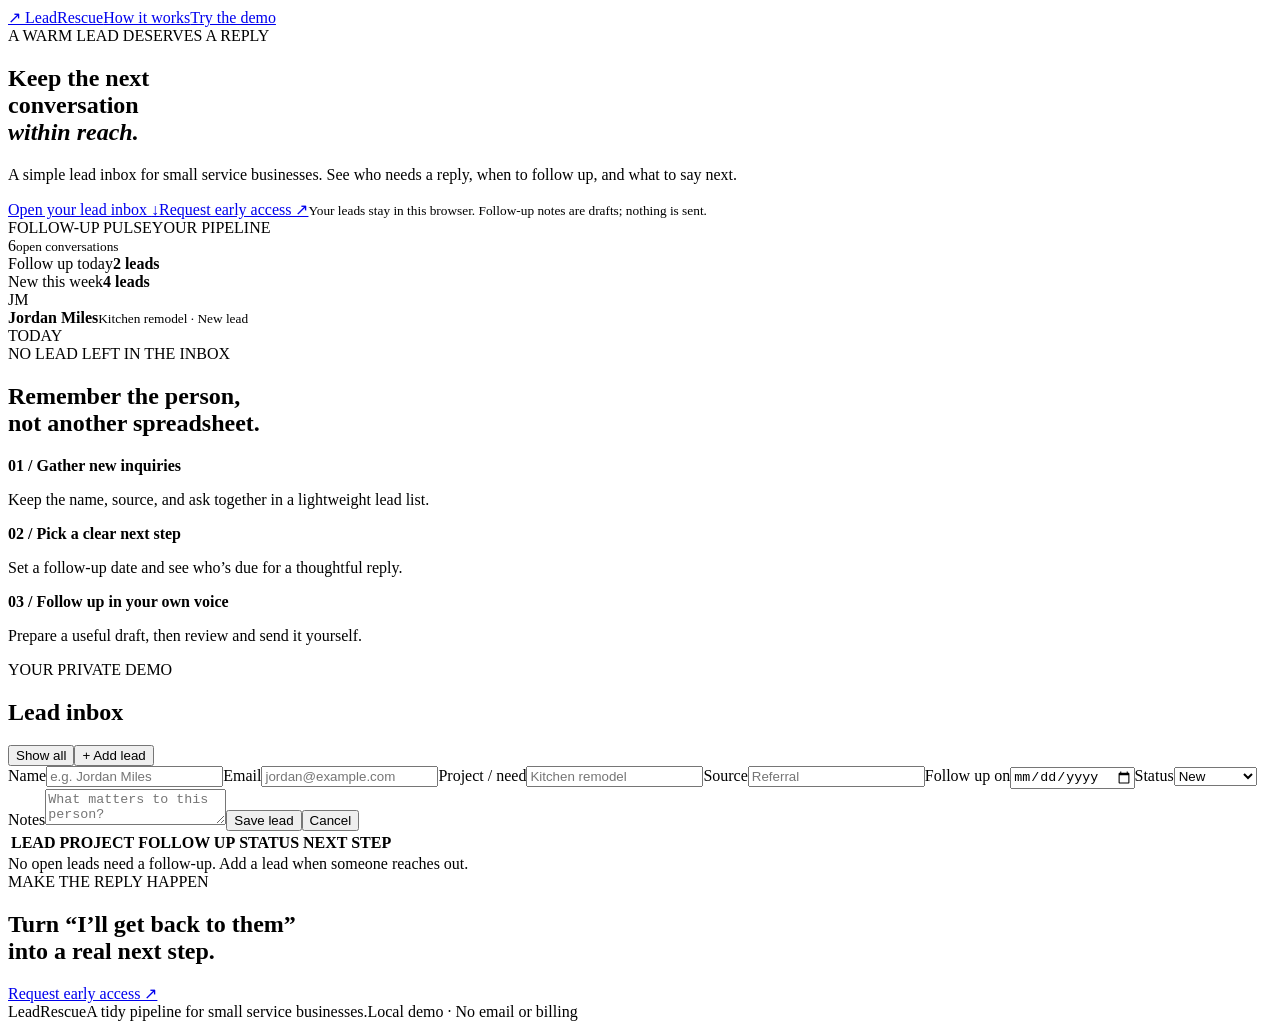
==== index.html @ ed353f9d "Add leadrescue MVP" ====
<!doctype html><html lang="en"><head><meta charset="utf-8"><meta name="viewport" content="width=device-width,initial-scale=1"><meta name="description" content="A simple lead inbox that helps small service teams remember the next follow-up."><title>LeadRescue — never lose the next step</title><link rel="stylesheet" href="style.css"></head><body>
<nav class="topbar"><a class="brand" href="#top"><span class="brand-mark">↗</span> LeadRescue</a><a class="nav-link" href="#how">How it works</a><a class="button button-small" href="#demo">Try the demo</a></nav><main id="top"><section class="hero"><div class="hero-copy"><span class="eyebrow">A WARM LEAD DESERVES A REPLY</span><h1>Keep the next<br>conversation<br><em>within reach.</em></h1><p>A simple lead inbox for small service businesses. See who needs a reply, when to follow up, and what to say next.</p><a class="button" href="#demo">Open your lead inbox <span>↓</span></a><a class="text-link" href="https://github.com/marksheininwork-netizen/leadrescue/issues/new?title=LeadRescue%20early%20access&body=I%27d%20like%20to%20try%20LeadRescue.">Request early access ↗</a><small class="quiet">Your leads stay in this browser. Follow-up notes are drafts; nothing is sent.</small></div><div class="hero-card"><div class="card-top"><span>FOLLOW-UP PULSE</span><span class="live-dot">YOUR PIPELINE</span></div><div class="hero-total">6<small>open conversations</small></div><div class="mini-row"><span><i class="dot amber"></i> Follow up today</span><b>2 leads</b></div><div class="mini-row"><span><i class="dot blue"></i> New this week</span><b>4 leads</b></div><div class="lead-snippet"><span class="avatar">JM</span><div><b>Jordan Miles</b><small>Kitchen remodel · New lead</small></div><span class="next">TODAY</span></div></div></section>
<section class="section intro" id="how"><span class="eyebrow">NO LEAD LEFT IN THE INBOX</span><h2>Remember the person,<br>not another spreadsheet.</h2><div class="features"><article><b>01 / Gather new inquiries</b><p>Keep the name, source, and ask together in a lightweight lead list.</p></article><article><b>02 / Pick a clear next step</b><p>Set a follow-up date and see who’s due for a thoughtful reply.</p></article><article><b>03 / Follow up in your own voice</b><p>Prepare a useful draft, then review and send it yourself.</p></article></div></section>
<section class="workspace" id="demo"><div class="workspace-heading"><div><span class="eyebrow">YOUR PRIVATE DEMO</span><h2>Lead inbox</h2></div><div class="toolbar"><button class="button button-ghost" id="filter">Show all</button><button class="button" id="add-toggle">+ Add lead</button></div></div><div class="stats" id="stats"></div><form id="lead-form" class="form-card hidden"><label>Name<input name="name" required placeholder="e.g. Jordan Miles"></label><label>Email<input name="email" type="email" placeholder="jordan@example.com"></label><label>Project / need<input name="need" required placeholder="Kitchen remodel"></label><label>Source<input name="source" placeholder="Referral"></label><label>Follow up on<input name="followup" type="date" required></label><label>Status<select name="status"><option>New</option><option>Contacted</option><option>Qualified</option><option>Won</option><option>Closed</option></select></label><label class="wide">Notes<textarea name="notes" rows="2" placeholder="What matters to this person?"></textarea></label><button class="button" type="submit">Save lead</button><button class="button button-ghost" type="button" id="cancel">Cancel</button></form><div class="table-wrap"><table><thead><tr><th>LEAD</th><th>PROJECT</th><th>FOLLOW UP</th><th>STATUS</th><th>NEXT STEP</th></tr></thead><tbody id="leads"></tbody></table></div><div id="empty" class="empty hidden">No open leads need a follow-up. Add a lead when someone reaches out.</div></section>
<section class="closing"><div><span class="eyebrow">MAKE THE REPLY HAPPEN</span><h2>Turn “I’ll get back to them”<br>into a real next step.</h2></div><a href="https://github.com/marksheininwork-netizen/leadrescue/issues/new?title=LeadRescue%20early%20access&body=I%27d%20like%20to%20try%20LeadRescue." class="button button-light">Request early access ↗</a></section></main><footer><span>LeadRescue</span><span>A tidy pipeline for small service businesses.</span><span>Local demo · No email or billing</span></footer><div id="toast" role="status" aria-live="polite"></div><script type="module" src="app.js"></script></body></html>
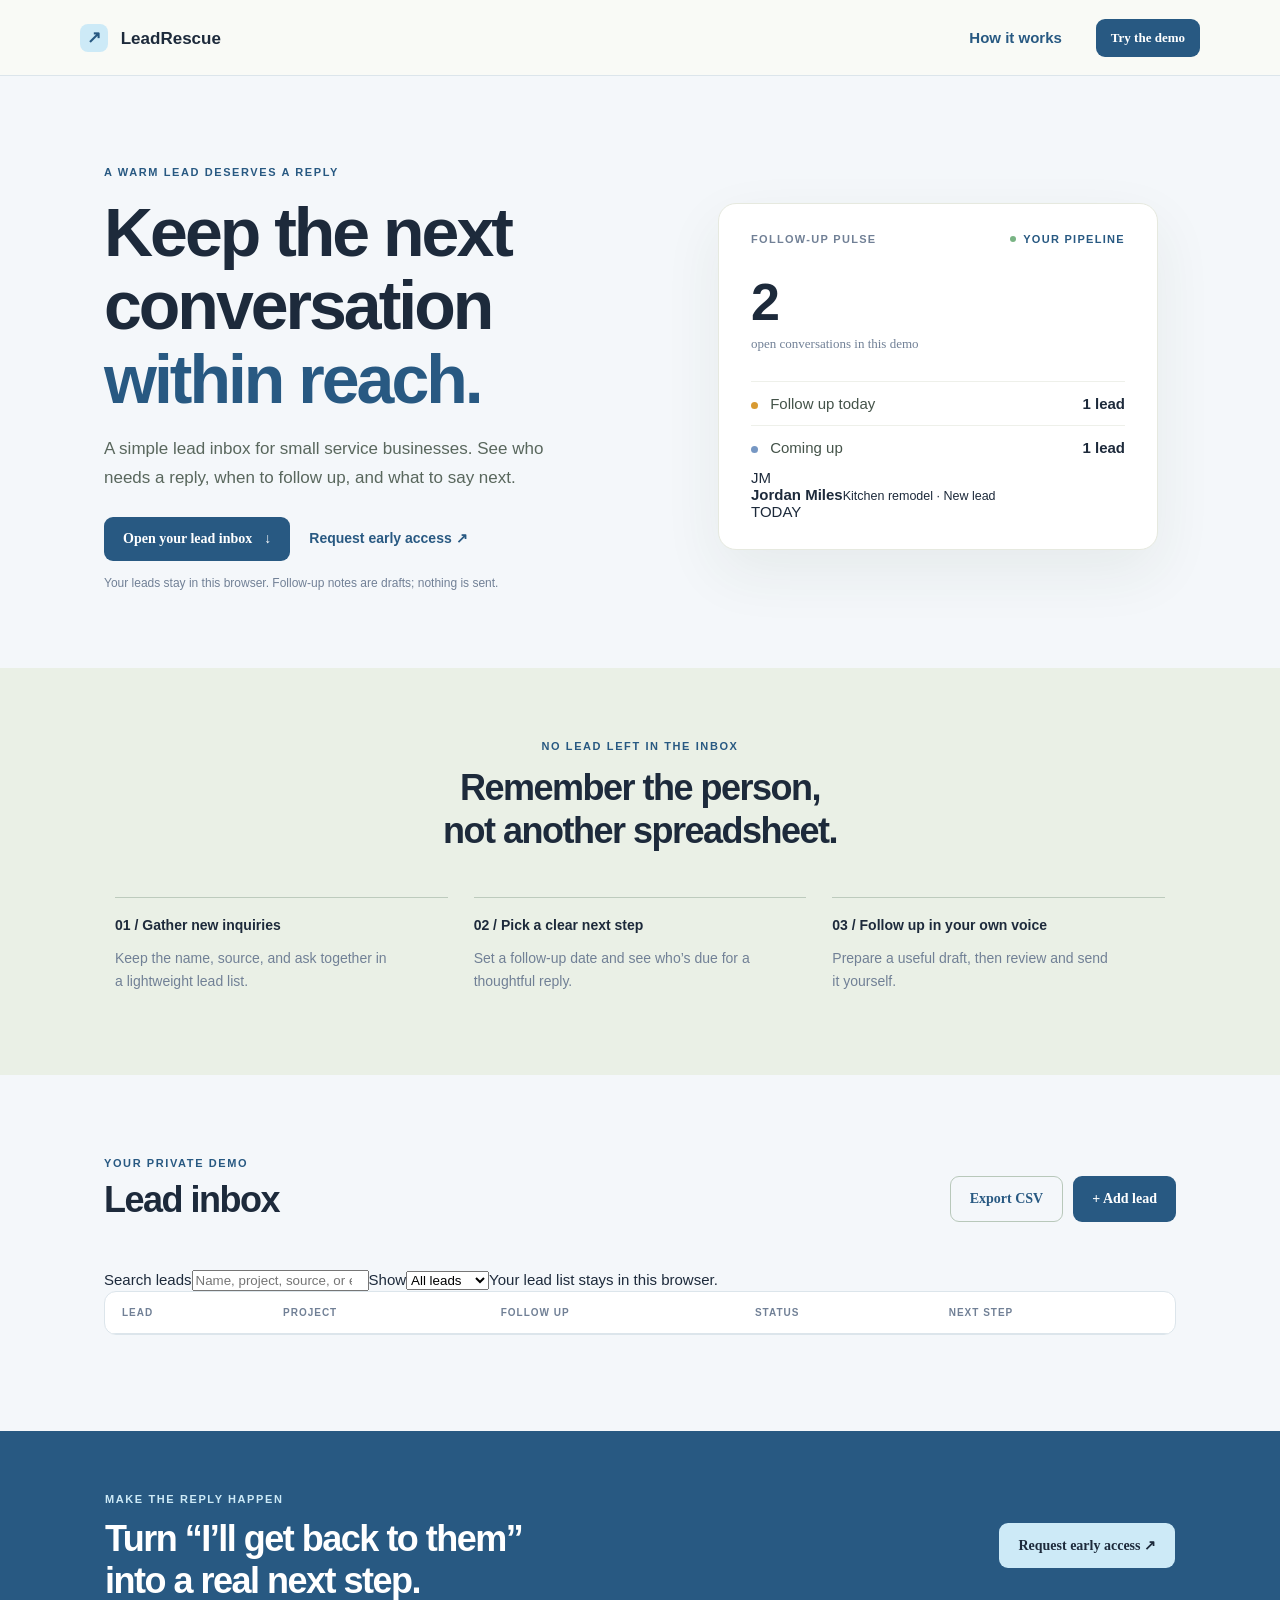
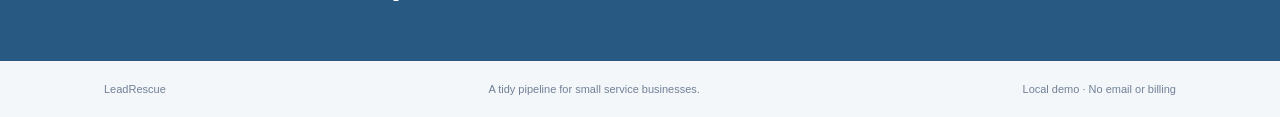
==== commit dd66ec50: "Polish leadrescue MVP workflows" ====
--- a/index.html
+++ b/index.html
@@ -1,5 +1,5 @@
 <!doctype html><html lang="en"><head><meta charset="utf-8"><meta name="viewport" content="width=device-width,initial-scale=1"><meta name="description" content="A simple lead inbox that helps small service teams remember the next follow-up."><title>LeadRescue — never lose the next step</title><link rel="stylesheet" href="style.css"></head><body>
-<nav class="topbar"><a class="brand" href="#top"><span class="brand-mark">↗</span> LeadRescue</a><a class="nav-link" href="#how">How it works</a><a class="button button-small" href="#demo">Try the demo</a></nav><main id="top"><section class="hero"><div class="hero-copy"><span class="eyebrow">A WARM LEAD DESERVES A REPLY</span><h1>Keep the next<br>conversation<br><em>within reach.</em></h1><p>A simple lead inbox for small service businesses. See who needs a reply, when to follow up, and what to say next.</p><a class="button" href="#demo">Open your lead inbox <span>↓</span></a><a class="text-link" href="https://github.com/marksheininwork-netizen/leadrescue/issues/new?title=LeadRescue%20early%20access&body=I%27d%20like%20to%20try%20LeadRescue.">Request early access ↗</a><small class="quiet">Your leads stay in this browser. Follow-up notes are drafts; nothing is sent.</small></div><div class="hero-card"><div class="card-top"><span>FOLLOW-UP PULSE</span><span class="live-dot">YOUR PIPELINE</span></div><div class="hero-total">6<small>open conversations</small></div><div class="mini-row"><span><i class="dot amber"></i> Follow up today</span><b>2 leads</b></div><div class="mini-row"><span><i class="dot blue"></i> New this week</span><b>4 leads</b></div><div class="lead-snippet"><span class="avatar">JM</span><div><b>Jordan Miles</b><small>Kitchen remodel · New lead</small></div><span class="next">TODAY</span></div></div></section>
+<nav class="topbar"><a class="brand" href="#top"><span class="brand-mark">↗</span> LeadRescue</a><a class="nav-link" href="#how">How it works</a><a class="button button-small" href="#demo">Try the demo</a></nav><main id="top"><section class="hero"><div class="hero-copy"><span class="eyebrow">A WARM LEAD DESERVES A REPLY</span><h1>Keep the next<br>conversation<br><em>within reach.</em></h1><p>A simple lead inbox for small service businesses. See who needs a reply, when to follow up, and what to say next.</p><a class="button" href="#demo">Open your lead inbox <span>↓</span></a><a class="text-link" href="https://github.com/marksheininwork-netizen/leadrescue/issues/new?title=LeadRescue%20early%20access&body=I%27d%20like%20to%20try%20LeadRescue.">Request early access ↗</a><small class="quiet">Your leads stay in this browser. Follow-up notes are drafts; nothing is sent.</small></div><div class="hero-card"><div class="card-top"><span>FOLLOW-UP PULSE</span><span class="live-dot">YOUR PIPELINE</span></div><div class="hero-total">2<small>open conversations in this demo</small></div><div class="mini-row"><span><i class="dot amber"></i> Follow up today</span><b>1 lead</b></div><div class="mini-row"><span><i class="dot blue"></i> Coming up</span><b>1 lead</b></div><div class="lead-snippet"><span class="avatar">JM</span><div><b>Jordan Miles</b><small>Kitchen remodel · New lead</small></div><span class="next">TODAY</span></div></div></section>
 <section class="section intro" id="how"><span class="eyebrow">NO LEAD LEFT IN THE INBOX</span><h2>Remember the person,<br>not another spreadsheet.</h2><div class="features"><article><b>01 / Gather new inquiries</b><p>Keep the name, source, and ask together in a lightweight lead list.</p></article><article><b>02 / Pick a clear next step</b><p>Set a follow-up date and see who’s due for a thoughtful reply.</p></article><article><b>03 / Follow up in your own voice</b><p>Prepare a useful draft, then review and send it yourself.</p></article></div></section>
-<section class="workspace" id="demo"><div class="workspace-heading"><div><span class="eyebrow">YOUR PRIVATE DEMO</span><h2>Lead inbox</h2></div><div class="toolbar"><button class="button button-ghost" id="filter">Show all</button><button class="button" id="add-toggle">+ Add lead</button></div></div><div class="stats" id="stats"></div><form id="lead-form" class="form-card hidden"><label>Name<input name="name" required placeholder="e.g. Jordan Miles"></label><label>Email<input name="email" type="email" placeholder="jordan@example.com"></label><label>Project / need<input name="need" required placeholder="Kitchen remodel"></label><label>Source<input name="source" placeholder="Referral"></label><label>Follow up on<input name="followup" type="date" required></label><label>Status<select name="status"><option>New</option><option>Contacted</option><option>Qualified</option><option>Won</option><option>Closed</option></select></label><label class="wide">Notes<textarea name="notes" rows="2" placeholder="What matters to this person?"></textarea></label><button class="button" type="submit">Save lead</button><button class="button button-ghost" type="button" id="cancel">Cancel</button></form><div class="table-wrap"><table><thead><tr><th>LEAD</th><th>PROJECT</th><th>FOLLOW UP</th><th>STATUS</th><th>NEXT STEP</th></tr></thead><tbody id="leads"></tbody></table></div><div id="empty" class="empty hidden">No open leads need a follow-up. Add a lead when someone reaches out.</div></section>
+<section class="workspace" id="demo"><div class="workspace-heading"><div><span class="eyebrow">YOUR PRIVATE DEMO</span><h2>Lead inbox</h2></div><div class="toolbar"><button class="button button-ghost" id="export">Export CSV</button><button class="button" id="add-toggle">+ Add lead</button></div></div><div class="stats" id="stats"></div><div class="filters"><label class="search-field">Search leads<input id="lead-search" type="search" placeholder="Name, project, source, or email" autocomplete="off"></label><label>Show<select id="lead-filter"><option value="all">All leads</option><option value="today">Due today</option><option value="overdue">Past due</option><option value="upcoming">Upcoming</option><option value="New">New</option><option value="Contacted">Contacted</option><option value="Qualified">Qualified</option><option value="Won">Won</option><option value="Closed">Closed</option></select></label><span class="filter-note">Your lead list stays in this browser.</span></div><form id="lead-form" class="form-card hidden"><input type="hidden" name="id"><label>Name<input name="name" required placeholder="e.g. Jordan Miles"></label><label>Email<input name="email" type="email" placeholder="jordan@example.com"></label><label>Project / need<input name="need" required placeholder="Kitchen remodel"></label><label>Source<input name="source" placeholder="Referral"></label><label>Follow up on<input name="followup" type="date" required></label><label>Status<select name="status"><option>New</option><option>Contacted</option><option>Qualified</option><option>Won</option><option>Closed</option></select></label><label class="wide">Notes<textarea name="notes" rows="2" placeholder="What matters to this person?"></textarea></label><button class="button" type="submit">Save lead</button><button class="button button-ghost" type="button" id="cancel">Cancel</button></form><div class="table-wrap"><table><thead><tr><th>LEAD</th><th>PROJECT</th><th>FOLLOW UP</th><th>STATUS</th><th>NEXT STEP</th></tr></thead><tbody id="leads"></tbody></table></div><div id="empty" class="empty hidden">No open leads need a follow-up. Add a lead when someone reaches out.</div></section>
 <section class="closing"><div><span class="eyebrow">MAKE THE REPLY HAPPEN</span><h2>Turn “I’ll get back to them”<br>into a real next step.</h2></div><a href="https://github.com/marksheininwork-netizen/leadrescue/issues/new?title=LeadRescue%20early%20access&body=I%27d%20like%20to%20try%20LeadRescue." class="button button-light">Request early access ↗</a></section></main><footer><span>LeadRescue</span><span>A tidy pipeline for small service businesses.</span><span>Local demo · No email or billing</span></footer><div id="toast" role="status" aria-live="polite"></div><script type="module" src="app.js"></script></body></html>
--- a/style.css
+++ b/style.css
@@ -0,0 +1 @@
+:root{--ink:#1d2a3b;--muted:#718096;--paper:#f4f7fa;--green:#285982;--lime:#cdeaf7;--line:#dce5eb;--white:#fff;--amber:#d89a32;--blue:#7697c3}*{box-sizing:border-box}html{scroll-behavior:smooth}body{margin:0;background:var(--paper);color:var(--ink);font:15px 'DM Sans',sans-serif}h1,h2,.brand,.hero-total{font-family:Manrope,sans-serif}.topbar{height:76px;padding:0 max(calc((100vw - 1120px)/2),24px);display:flex;align-items:center;gap:34px;border-bottom:1px solid var(--line);background:#f9faf6}.brand{font-size:17px;font-weight:800;text-decoration:none;color:var(--ink);margin-right:auto}.brand-mark{display:inline-grid;place-items:center;background:var(--lime);width:28px;height:28px;border-radius:8px;margin-right:8px;color:var(--green)}.nav-link,.text-link{color:var(--green);text-decoration:none;font-weight:700}.button{display:inline-flex;align-items:center;justify-content:center;gap:12px;border:0;border-radius:9px;background:var(--green);color:white;text-decoration:none;padding:14px 19px;font:700 14px 'DM Sans';cursor:pointer;transition:transform .15s,background .15s}.button:hover{background:#174a34;transform:translateY(-1px)}.button-small{padding:11px 15px;font-size:13px}.button-ghost{background:transparent;color:var(--green);border:1px solid #b8c8ba}.button-ghost:hover{background:#e9eee5;color:var(--green)}.hero{max-width:1120px;margin:auto;padding:86px 24px 78px;display:grid;grid-template-columns:1.05fr .95fr;align-items:center;gap:70px}.eyebrow{font-size:11px;letter-spacing:1.6px;font-weight:800;color:var(--green)}h1{font-size:clamp(43px,5.4vw,68px);line-height:1.08;letter-spacing:-3px;margin:17px 0 19px}h1 em{font-style:normal;color:var(--green)}.hero-copy>p{max-width:490px;font-size:17px;line-height:1.7;color:#59675d;margin:0 0 24px}.text-link{display:inline-block;margin:0 0 0 19px;font-size:14px}.quiet{display:block;color:var(--muted);font-size:12px;margin-top:15px}.hero-card{background:#fff;border:1px solid #e6e9df;border-radius:18px;padding:29px 32px;box-shadow:0 22px 60px #314a3112;max-width:440px;width:100%;justify-self:center}.card-top,.mini-row{display:flex;justify-content:space-between;align-items:center}.card-top{font-size:11px;letter-spacing:1.3px;font-weight:800;color:var(--muted)}.live-dot{color:var(--green)}.live-dot:before{content:"";display:inline-block;background:#79b484;width:6px;height:6px;border-radius:50%;margin:0 7px 1px 0}.hero-total{font-size:52px;letter-spacing:-2px;font-weight:800;margin:27px 0 29px}.hero-total small{display:block;font:13px 'DM Sans';letter-spacing:0;color:var(--muted);margin-top:4px}.mini-row{padding:13px 0;border-top:1px solid #eef0ea;color:#445349}.mini-row b{color:var(--ink)}.dot{display:inline-block;width:7px;height:7px;border-radius:50%;margin-right:8px}.amber{background:var(--amber)}.blue{background:var(--blue)}.meter{height:6px;background:#e9efe7;border-radius:5px;margin:15px 0 0}.meter span{display:block;width:35%;height:100%;background:var(--lime);border-radius:5px}.section{padding:68px 24px}.intro{text-align:center;background:#eaf0e6}.intro h2,.workspace h2,.closing h2{font-size:36px;line-height:1.18;letter-spacing:-1.5px}.intro h2{margin:14px 0 45px}.features{max-width:1050px;margin:auto;display:grid;grid-template-columns:repeat(3,1fr);gap:26px;text-align:left}.features article{border-top:1px solid #bdcbbd;padding-top:18px}.features b{font-size:14px}.features p{font-size:14px;line-height:1.65;color:var(--muted);max-width:280px}.workspace{max-width:1120px;margin:auto;padding:78px 24px 96px}.workspace-heading{display:flex;align-items:end;justify-content:space-between;margin-bottom:28px}.workspace h2{margin:9px 0 0}.toolbar{display:flex;gap:10px}.stats{display:grid;grid-template-columns:repeat(3,1fr);gap:14px;margin-bottom:20px}.stat{padding:18px 20px;border:1px solid var(--line);background:white;border-radius:12px}.stat label{display:block;color:var(--muted);font-size:12px}.stat strong{font:800 26px Manrope;display:block;margin-top:7px}.form-card{display:grid;grid-template-columns:repeat(4,1fr);gap:14px;padding:20px;background:white;border:1px solid var(--line);border-radius:12px;margin-bottom:16px}.form-card label{font-size:12px;font-weight:700;color:#59675d}.form-card input{display:block;width:100%;height:41px;border:1px solid var(--line);border-radius:7px;padding:0 10px;margin-top:6px;font:14px 'DM Sans'}.form-card .wide{grid-column:span 2}.form-card .button{align-self:end;height:41px}.hidden{display:none!important}.table-wrap{overflow:auto;border:1px solid var(--line);border-radius:12px;background:white}table{width:100%;border-collapse:collapse;min-width:720px}th{text-align:left;padding:15px 17px;font-size:10px;letter-spacing:1px;color:var(--muted);border-bottom:1px solid var(--line)}td{padding:16px 17px;border-bottom:1px solid #edf0e9;font-size:13px}tr:last-child td{border-bottom:0}.client-name{font-weight:700}.invoice-number{font-size:11px;color:var(--muted);margin-top:4px}.pill{padding:6px 9px;border-radius:20px;background:#fff2d9;color:#906316;font-weight:700;font-size:11px}.pill.paid{background:#e3f1e5;color:#36704a}.pill.due{background:#e8eef8;color:#4e6890}.row-actions{display:flex;gap:7px;white-space:nowrap}.row-actions button{border:0;background:none;color:var(--green);font:700 12px 'DM Sans';cursor:pointer;padding:5px}.empty{text-align:center;padding:38px;color:var(--muted)}.closing{background:var(--green);color:white;padding:58px max(calc((100vw - 1070px)/2),24px);display:flex;align-items:center;justify-content:space-between}.closing .eyebrow{color:var(--lime)}.closing h2{margin:12px 0 0}.button-light{background:var(--lime);color:var(--ink)}.button-light:hover{background:#c8e459;color:var(--ink)}footer{padding:22px 24px;display:flex;justify-content:space-between;gap:16px;max-width:1120px;margin:auto;color:var(--muted);font-size:11px}#toast{position:fixed;bottom:24px;left:50%;transform:translateX(-50%);background:#17291e;color:#fff;padding:12px 18px;border-radius:8px;opacity:0;transition:opacity .2s;pointer-events:none}#toast.show{opacity:1}@media(max-width:760px){.topbar{gap:13px;height:66px}.nav-link{display:none}.hero{grid-template-columns:1fr;gap:38px;padding-top:60px}.hero-card{justify-self:start}.features,.stats{grid-template-columns:1fr}.features{gap:18px}.workspace-heading{align-items:start;gap:18px;flex-direction:column}.form-card{grid-template-columns:1fr 1fr}.closing{gap:20px;align-items:start;flex-direction:column}.intro h2,.workspace h2,.closing h2{font-size:30px}footer{flex-direction:column}.text-link{margin-left:10px}}
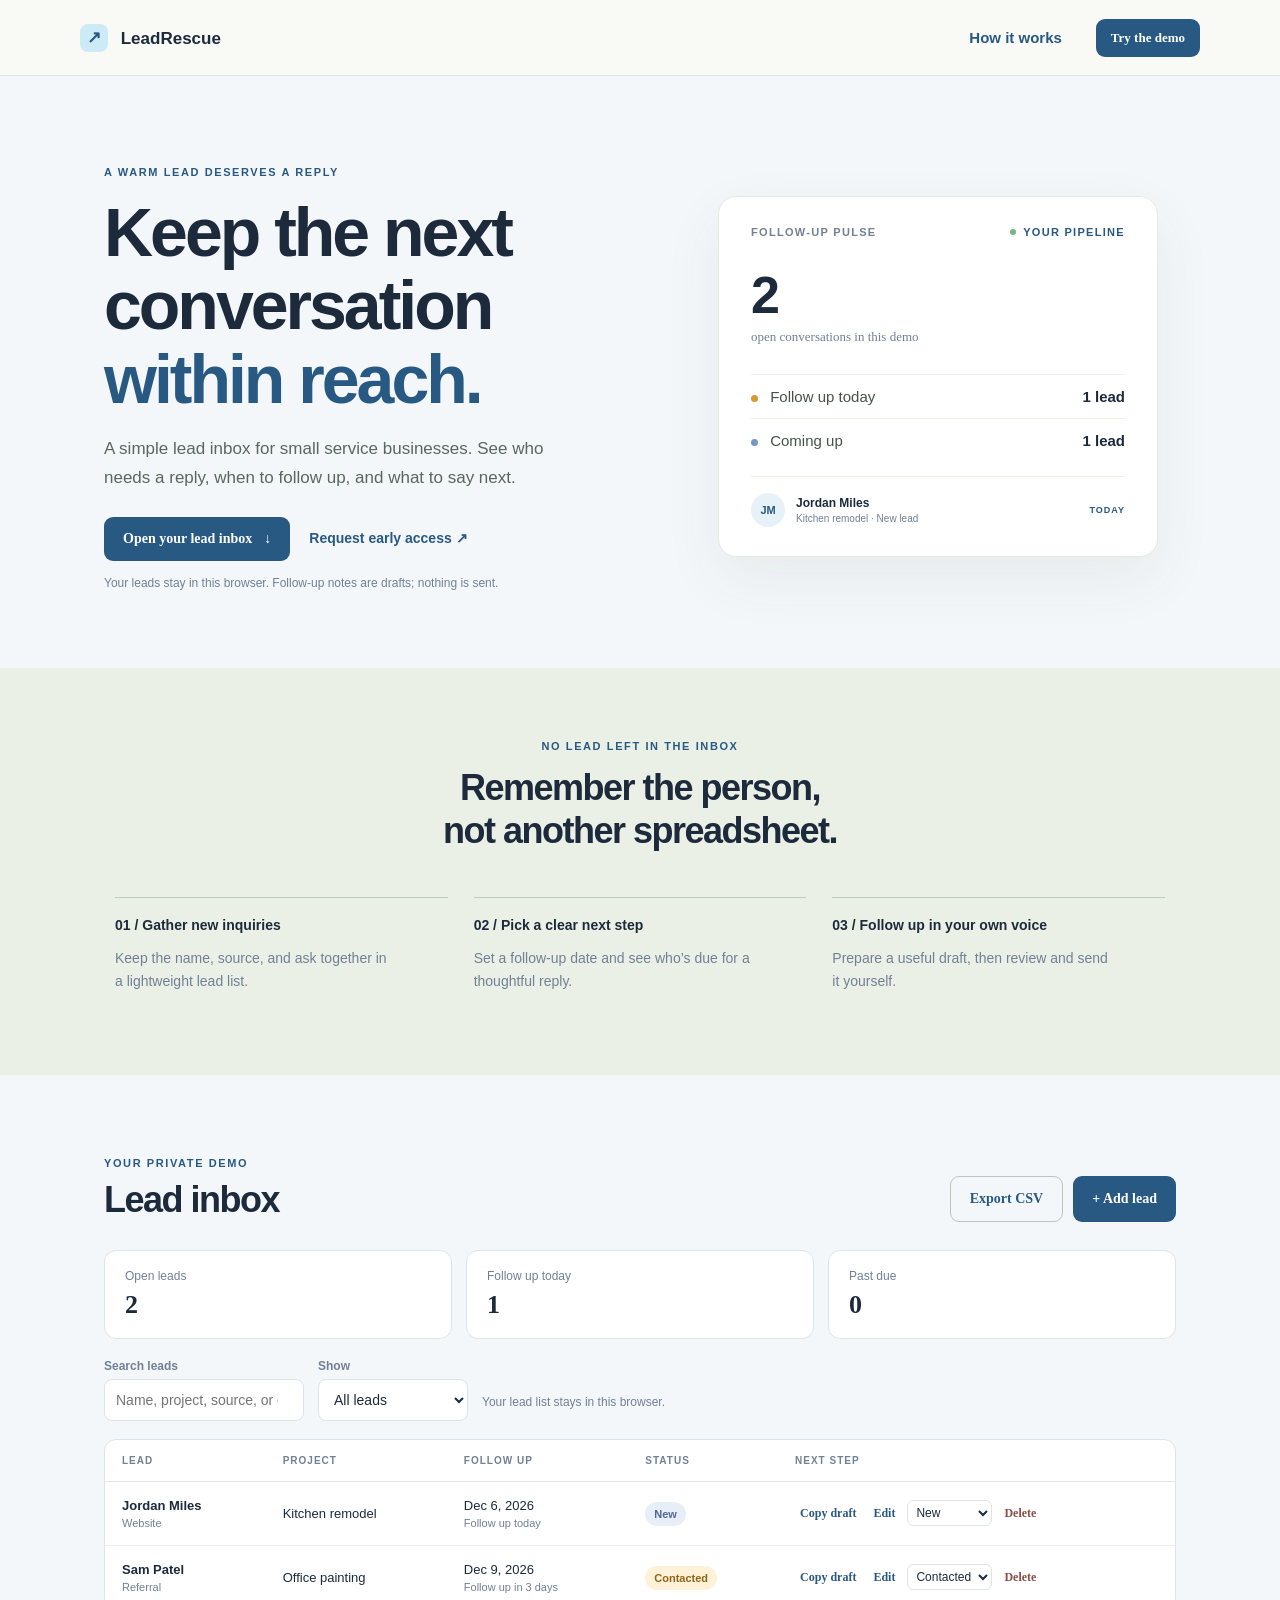
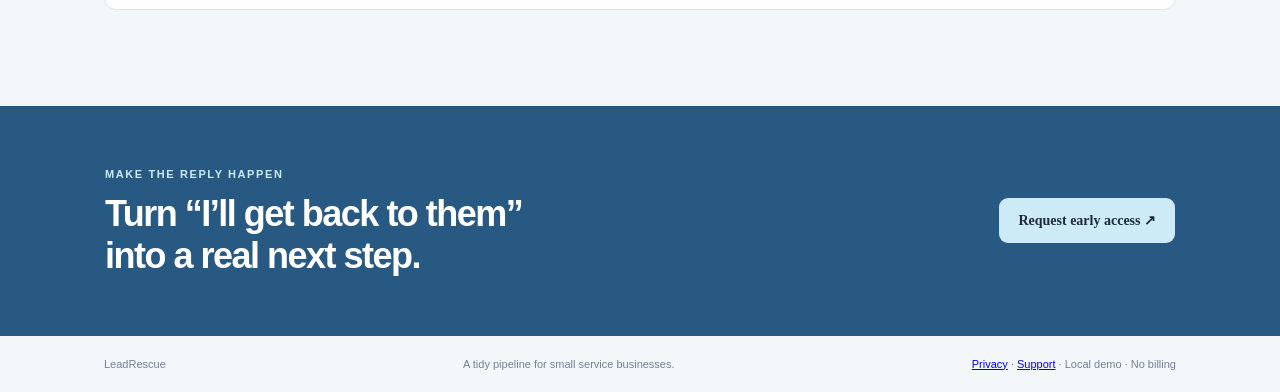
==== commit c57a817a: "Add installable offline PWA support" ====
--- a/index.html
+++ b/index.html
@@ -1,5 +1,5 @@
-<!doctype html><html lang="en"><head><meta charset="utf-8"><meta name="viewport" content="width=device-width,initial-scale=1"><meta name="description" content="A simple lead inbox that helps small service teams remember the next follow-up."><title>LeadRescue — never lose the next step</title><link rel="stylesheet" href="style.css"></head><body>
+<!doctype html><html lang="en"><head><meta charset="utf-8"><meta name="viewport" content="width=device-width,initial-scale=1,viewport-fit=cover"><meta name="theme-color" content="#7478c9"><meta name="apple-mobile-web-app-capable" content="yes"><meta name="apple-mobile-web-app-status-bar-style" content="default"><meta name="description" content="A simple lead inbox that helps small service teams remember the next follow-up."><title>LeadRescue — never lose the next step</title><link rel="manifest" href="manifest.webmanifest"><link rel="icon" href="assets/icon.svg" type="image/svg+xml"><link rel="apple-touch-icon" href="assets/icon-192.png"><link rel="stylesheet" href="style.css"></head><body>
 <nav class="topbar"><a class="brand" href="#top"><span class="brand-mark">↗</span> LeadRescue</a><a class="nav-link" href="#how">How it works</a><a class="button button-small" href="#demo">Try the demo</a></nav><main id="top"><section class="hero"><div class="hero-copy"><span class="eyebrow">A WARM LEAD DESERVES A REPLY</span><h1>Keep the next<br>conversation<br><em>within reach.</em></h1><p>A simple lead inbox for small service businesses. See who needs a reply, when to follow up, and what to say next.</p><a class="button" href="#demo">Open your lead inbox <span>↓</span></a><a class="text-link" href="https://github.com/marksheininwork-netizen/leadrescue/issues/new?title=LeadRescue%20early%20access&body=I%27d%20like%20to%20try%20LeadRescue.">Request early access ↗</a><small class="quiet">Your leads stay in this browser. Follow-up notes are drafts; nothing is sent.</small></div><div class="hero-card"><div class="card-top"><span>FOLLOW-UP PULSE</span><span class="live-dot">YOUR PIPELINE</span></div><div class="hero-total">2<small>open conversations in this demo</small></div><div class="mini-row"><span><i class="dot amber"></i> Follow up today</span><b>1 lead</b></div><div class="mini-row"><span><i class="dot blue"></i> Coming up</span><b>1 lead</b></div><div class="lead-snippet"><span class="avatar">JM</span><div><b>Jordan Miles</b><small>Kitchen remodel · New lead</small></div><span class="next">TODAY</span></div></div></section>
 <section class="section intro" id="how"><span class="eyebrow">NO LEAD LEFT IN THE INBOX</span><h2>Remember the person,<br>not another spreadsheet.</h2><div class="features"><article><b>01 / Gather new inquiries</b><p>Keep the name, source, and ask together in a lightweight lead list.</p></article><article><b>02 / Pick a clear next step</b><p>Set a follow-up date and see who’s due for a thoughtful reply.</p></article><article><b>03 / Follow up in your own voice</b><p>Prepare a useful draft, then review and send it yourself.</p></article></div></section>
 <section class="workspace" id="demo"><div class="workspace-heading"><div><span class="eyebrow">YOUR PRIVATE DEMO</span><h2>Lead inbox</h2></div><div class="toolbar"><button class="button button-ghost" id="export">Export CSV</button><button class="button" id="add-toggle">+ Add lead</button></div></div><div class="stats" id="stats"></div><div class="filters"><label class="search-field">Search leads<input id="lead-search" type="search" placeholder="Name, project, source, or email" autocomplete="off"></label><label>Show<select id="lead-filter"><option value="all">All leads</option><option value="today">Due today</option><option value="overdue">Past due</option><option value="upcoming">Upcoming</option><option value="New">New</option><option value="Contacted">Contacted</option><option value="Qualified">Qualified</option><option value="Won">Won</option><option value="Closed">Closed</option></select></label><span class="filter-note">Your lead list stays in this browser.</span></div><form id="lead-form" class="form-card hidden"><input type="hidden" name="id"><label>Name<input name="name" required placeholder="e.g. Jordan Miles"></label><label>Email<input name="email" type="email" placeholder="jordan@example.com"></label><label>Project / need<input name="need" required placeholder="Kitchen remodel"></label><label>Source<input name="source" placeholder="Referral"></label><label>Follow up on<input name="followup" type="date" required></label><label>Status<select name="status"><option>New</option><option>Contacted</option><option>Qualified</option><option>Won</option><option>Closed</option></select></label><label class="wide">Notes<textarea name="notes" rows="2" placeholder="What matters to this person?"></textarea></label><button class="button" type="submit">Save lead</button><button class="button button-ghost" type="button" id="cancel">Cancel</button></form><div class="table-wrap"><table><thead><tr><th>LEAD</th><th>PROJECT</th><th>FOLLOW UP</th><th>STATUS</th><th>NEXT STEP</th></tr></thead><tbody id="leads"></tbody></table></div><div id="empty" class="empty hidden">No open leads need a follow-up. Add a lead when someone reaches out.</div></section>
-<section class="closing"><div><span class="eyebrow">MAKE THE REPLY HAPPEN</span><h2>Turn “I’ll get back to them”<br>into a real next step.</h2></div><a href="https://github.com/marksheininwork-netizen/leadrescue/issues/new?title=LeadRescue%20early%20access&body=I%27d%20like%20to%20try%20LeadRescue." class="button button-light">Request early access ↗</a></section></main><footer><span>LeadRescue</span><span>A tidy pipeline for small service businesses.</span><span>Local demo · No email or billing</span></footer><div id="toast" role="status" aria-live="polite"></div><script type="module" src="app.js"></script></body></html>
+<section class="closing"><div><span class="eyebrow">MAKE THE REPLY HAPPEN</span><h2>Turn “I’ll get back to them”<br>into a real next step.</h2></div><a href="https://github.com/marksheininwork-netizen/leadrescue/issues/new?title=LeadRescue%20early%20access&body=I%27d%20like%20to%20try%20LeadRescue." class="button button-light">Request early access ↗</a></section></main><footer><span>LeadRescue</span><span>A tidy pipeline for small service businesses.</span><span><a href="privacy.html">Privacy</a> · <a href="support.html">Support</a> · Local demo · No billing</span></footer><div id="toast" role="status" aria-live="polite"></div><script type="module" src="app.js"></script><script>if ('serviceWorker' in navigator) addEventListener('load', () => navigator.serviceWorker.register('./sw.js').catch(() => {}));</script></body></html>
--- a/style.css
+++ b/style.css
@@ -1 +1,3 @@
 :root{--ink:#1d2a3b;--muted:#718096;--paper:#f4f7fa;--green:#285982;--lime:#cdeaf7;--line:#dce5eb;--white:#fff;--amber:#d89a32;--blue:#7697c3}*{box-sizing:border-box}html{scroll-behavior:smooth}body{margin:0;background:var(--paper);color:var(--ink);font:15px 'DM Sans',sans-serif}h1,h2,.brand,.hero-total{font-family:Manrope,sans-serif}.topbar{height:76px;padding:0 max(calc((100vw - 1120px)/2),24px);display:flex;align-items:center;gap:34px;border-bottom:1px solid var(--line);background:#f9faf6}.brand{font-size:17px;font-weight:800;text-decoration:none;color:var(--ink);margin-right:auto}.brand-mark{display:inline-grid;place-items:center;background:var(--lime);width:28px;height:28px;border-radius:8px;margin-right:8px;color:var(--green)}.nav-link,.text-link{color:var(--green);text-decoration:none;font-weight:700}.button{display:inline-flex;align-items:center;justify-content:center;gap:12px;border:0;border-radius:9px;background:var(--green);color:white;text-decoration:none;padding:14px 19px;font:700 14px 'DM Sans';cursor:pointer;transition:transform .15s,background .15s}.button:hover{background:#174a34;transform:translateY(-1px)}.button-small{padding:11px 15px;font-size:13px}.button-ghost{background:transparent;color:var(--green);border:1px solid #b8c8ba}.button-ghost:hover{background:#e9eee5;color:var(--green)}.hero{max-width:1120px;margin:auto;padding:86px 24px 78px;display:grid;grid-template-columns:1.05fr .95fr;align-items:center;gap:70px}.eyebrow{font-size:11px;letter-spacing:1.6px;font-weight:800;color:var(--green)}h1{font-size:clamp(43px,5.4vw,68px);line-height:1.08;letter-spacing:-3px;margin:17px 0 19px}h1 em{font-style:normal;color:var(--green)}.hero-copy>p{max-width:490px;font-size:17px;line-height:1.7;color:#59675d;margin:0 0 24px}.text-link{display:inline-block;margin:0 0 0 19px;font-size:14px}.quiet{display:block;color:var(--muted);font-size:12px;margin-top:15px}.hero-card{background:#fff;border:1px solid #e6e9df;border-radius:18px;padding:29px 32px;box-shadow:0 22px 60px #314a3112;max-width:440px;width:100%;justify-self:center}.card-top,.mini-row{display:flex;justify-content:space-between;align-items:center}.card-top{font-size:11px;letter-spacing:1.3px;font-weight:800;color:var(--muted)}.live-dot{color:var(--green)}.live-dot:before{content:"";display:inline-block;background:#79b484;width:6px;height:6px;border-radius:50%;margin:0 7px 1px 0}.hero-total{font-size:52px;letter-spacing:-2px;font-weight:800;margin:27px 0 29px}.hero-total small{display:block;font:13px 'DM Sans';letter-spacing:0;color:var(--muted);margin-top:4px}.mini-row{padding:13px 0;border-top:1px solid #eef0ea;color:#445349}.mini-row b{color:var(--ink)}.dot{display:inline-block;width:7px;height:7px;border-radius:50%;margin-right:8px}.amber{background:var(--amber)}.blue{background:var(--blue)}.meter{height:6px;background:#e9efe7;border-radius:5px;margin:15px 0 0}.meter span{display:block;width:35%;height:100%;background:var(--lime);border-radius:5px}.section{padding:68px 24px}.intro{text-align:center;background:#eaf0e6}.intro h2,.workspace h2,.closing h2{font-size:36px;line-height:1.18;letter-spacing:-1.5px}.intro h2{margin:14px 0 45px}.features{max-width:1050px;margin:auto;display:grid;grid-template-columns:repeat(3,1fr);gap:26px;text-align:left}.features article{border-top:1px solid #bdcbbd;padding-top:18px}.features b{font-size:14px}.features p{font-size:14px;line-height:1.65;color:var(--muted);max-width:280px}.workspace{max-width:1120px;margin:auto;padding:78px 24px 96px}.workspace-heading{display:flex;align-items:end;justify-content:space-between;margin-bottom:28px}.workspace h2{margin:9px 0 0}.toolbar{display:flex;gap:10px}.stats{display:grid;grid-template-columns:repeat(3,1fr);gap:14px;margin-bottom:20px}.stat{padding:18px 20px;border:1px solid var(--line);background:white;border-radius:12px}.stat label{display:block;color:var(--muted);font-size:12px}.stat strong{font:800 26px Manrope;display:block;margin-top:7px}.form-card{display:grid;grid-template-columns:repeat(4,1fr);gap:14px;padding:20px;background:white;border:1px solid var(--line);border-radius:12px;margin-bottom:16px}.form-card label{font-size:12px;font-weight:700;color:#59675d}.form-card input{display:block;width:100%;height:41px;border:1px solid var(--line);border-radius:7px;padding:0 10px;margin-top:6px;font:14px 'DM Sans'}.form-card .wide{grid-column:span 2}.form-card .button{align-self:end;height:41px}.hidden{display:none!important}.table-wrap{overflow:auto;border:1px solid var(--line);border-radius:12px;background:white}table{width:100%;border-collapse:collapse;min-width:720px}th{text-align:left;padding:15px 17px;font-size:10px;letter-spacing:1px;color:var(--muted);border-bottom:1px solid var(--line)}td{padding:16px 17px;border-bottom:1px solid #edf0e9;font-size:13px}tr:last-child td{border-bottom:0}.client-name{font-weight:700}.invoice-number{font-size:11px;color:var(--muted);margin-top:4px}.pill{padding:6px 9px;border-radius:20px;background:#fff2d9;color:#906316;font-weight:700;font-size:11px}.pill.paid{background:#e3f1e5;color:#36704a}.pill.due{background:#e8eef8;color:#4e6890}.row-actions{display:flex;gap:7px;white-space:nowrap}.row-actions button{border:0;background:none;color:var(--green);font:700 12px 'DM Sans';cursor:pointer;padding:5px}.empty{text-align:center;padding:38px;color:var(--muted)}.closing{background:var(--green);color:white;padding:58px max(calc((100vw - 1070px)/2),24px);display:flex;align-items:center;justify-content:space-between}.closing .eyebrow{color:var(--lime)}.closing h2{margin:12px 0 0}.button-light{background:var(--lime);color:var(--ink)}.button-light:hover{background:#c8e459;color:var(--ink)}footer{padding:22px 24px;display:flex;justify-content:space-between;gap:16px;max-width:1120px;margin:auto;color:var(--muted);font-size:11px}#toast{position:fixed;bottom:24px;left:50%;transform:translateX(-50%);background:#17291e;color:#fff;padding:12px 18px;border-radius:8px;opacity:0;transition:opacity .2s;pointer-events:none}#toast.show{opacity:1}@media(max-width:760px){.topbar{gap:13px;height:66px}.nav-link{display:none}.hero{grid-template-columns:1fr;gap:38px;padding-top:60px}.hero-card{justify-self:start}.features,.stats{grid-template-columns:1fr}.features{gap:18px}.workspace-heading{align-items:start;gap:18px;flex-direction:column}.form-card{grid-template-columns:1fr 1fr}.closing{gap:20px;align-items:start;flex-direction:column}.intro h2,.workspace h2,.closing h2{font-size:30px}footer{flex-direction:column}.text-link{margin-left:10px}}
+
+.filters{display:flex;align-items:end;gap:14px;margin:0 0 18px}.filters label{display:block;color:var(--muted);font-size:12px;font-weight:700}.filters input,.filters select{display:block;min-width:200px;height:42px;border:1px solid var(--line);border-radius:8px;background:white;padding:0 11px;margin-top:6px;font:14px "DM Sans",sans-serif;color:var(--ink)}.filters select{min-width:150px}.filters input:focus,.filters select:focus,.form-card input:focus,.form-card textarea:focus,.form-card select:focus{outline:3px solid var(--lime);outline-offset:1px}.filter-note{font-size:12px;color:var(--muted);padding-bottom:12px}.due-note{display:block;font-size:11px;color:var(--muted);margin-top:4px}.row-actions{flex-wrap:wrap}.row-actions button:last-child{color:#8a4d44}.row-actions select{border:1px solid var(--line);border-radius:6px;background:white;padding:4px;color:var(--ink);font:12px "DM Sans",sans-serif}.form-card select{display:block;width:100%;height:41px;border:1px solid var(--line);border-radius:7px;padding:0 10px;margin-top:6px;font:14px "DM Sans",sans-serif;background:#fff}.lead-snippet{border-top:1px solid #eef0ea;margin-top:14px;padding-top:16px;display:flex;align-items:center;gap:11px}.lead-snippet .avatar{display:grid;place-items:center;width:34px;height:34px;border-radius:50%;background:#e6f2f7;color:var(--green);font-weight:800;font-size:11px}.lead-snippet b,.lead-snippet small{display:block}.lead-snippet b{font-size:12px}.lead-snippet small{font-size:10px;color:var(--muted);margin-top:3px}.lead-snippet .next{margin-left:auto;font-size:9px;letter-spacing:1px;font-weight:800;color:var(--green)}@media(max-width:760px){.filters{align-items:stretch;flex-direction:column}.filters input,.filters select{width:100%}.filter-note{padding:0}}
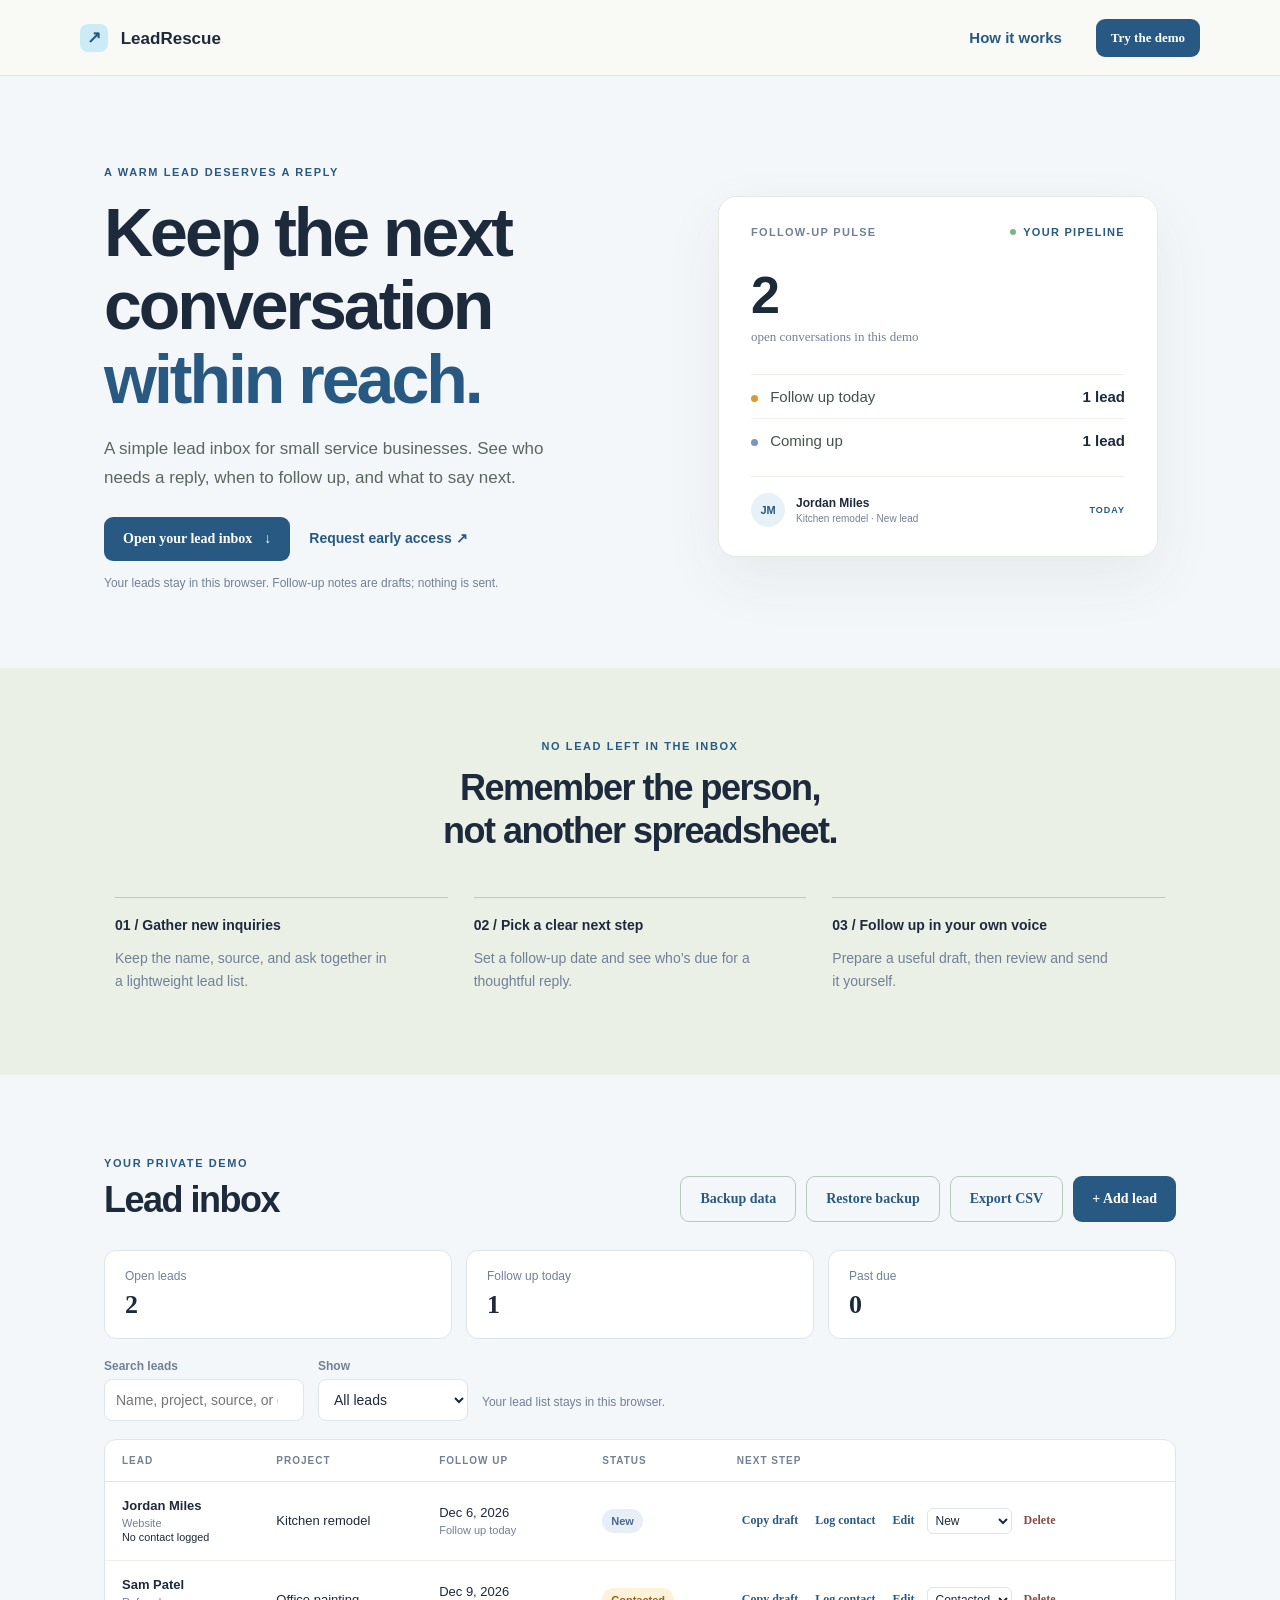
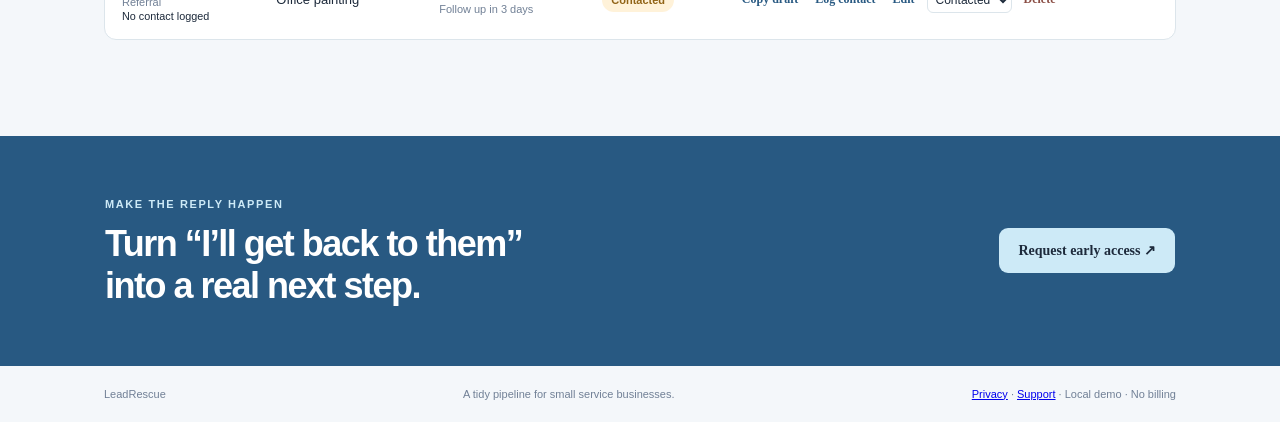
==== commit aa7eeb16: "Improve leadrescue local workflows" ====
--- a/index.html
+++ b/index.html
@@ -1,5 +1,5 @@
 <!doctype html><html lang="en"><head><meta charset="utf-8"><meta name="viewport" content="width=device-width,initial-scale=1,viewport-fit=cover"><meta name="theme-color" content="#7478c9"><meta name="apple-mobile-web-app-capable" content="yes"><meta name="apple-mobile-web-app-status-bar-style" content="default"><meta name="description" content="A simple lead inbox that helps small service teams remember the next follow-up."><title>LeadRescue — never lose the next step</title><link rel="manifest" href="manifest.webmanifest"><link rel="icon" href="assets/icon.svg" type="image/svg+xml"><link rel="apple-touch-icon" href="assets/icon-192.png"><link rel="stylesheet" href="style.css"></head><body>
 <nav class="topbar"><a class="brand" href="#top"><span class="brand-mark">↗</span> LeadRescue</a><a class="nav-link" href="#how">How it works</a><a class="button button-small" href="#demo">Try the demo</a></nav><main id="top"><section class="hero"><div class="hero-copy"><span class="eyebrow">A WARM LEAD DESERVES A REPLY</span><h1>Keep the next<br>conversation<br><em>within reach.</em></h1><p>A simple lead inbox for small service businesses. See who needs a reply, when to follow up, and what to say next.</p><a class="button" href="#demo">Open your lead inbox <span>↓</span></a><a class="text-link" href="https://github.com/marksheininwork-netizen/leadrescue/issues/new?title=LeadRescue%20early%20access&body=I%27d%20like%20to%20try%20LeadRescue.">Request early access ↗</a><small class="quiet">Your leads stay in this browser. Follow-up notes are drafts; nothing is sent.</small></div><div class="hero-card"><div class="card-top"><span>FOLLOW-UP PULSE</span><span class="live-dot">YOUR PIPELINE</span></div><div class="hero-total">2<small>open conversations in this demo</small></div><div class="mini-row"><span><i class="dot amber"></i> Follow up today</span><b>1 lead</b></div><div class="mini-row"><span><i class="dot blue"></i> Coming up</span><b>1 lead</b></div><div class="lead-snippet"><span class="avatar">JM</span><div><b>Jordan Miles</b><small>Kitchen remodel · New lead</small></div><span class="next">TODAY</span></div></div></section>
 <section class="section intro" id="how"><span class="eyebrow">NO LEAD LEFT IN THE INBOX</span><h2>Remember the person,<br>not another spreadsheet.</h2><div class="features"><article><b>01 / Gather new inquiries</b><p>Keep the name, source, and ask together in a lightweight lead list.</p></article><article><b>02 / Pick a clear next step</b><p>Set a follow-up date and see who’s due for a thoughtful reply.</p></article><article><b>03 / Follow up in your own voice</b><p>Prepare a useful draft, then review and send it yourself.</p></article></div></section>
-<section class="workspace" id="demo"><div class="workspace-heading"><div><span class="eyebrow">YOUR PRIVATE DEMO</span><h2>Lead inbox</h2></div><div class="toolbar"><button class="button button-ghost" id="export">Export CSV</button><button class="button" id="add-toggle">+ Add lead</button></div></div><div class="stats" id="stats"></div><div class="filters"><label class="search-field">Search leads<input id="lead-search" type="search" placeholder="Name, project, source, or email" autocomplete="off"></label><label>Show<select id="lead-filter"><option value="all">All leads</option><option value="today">Due today</option><option value="overdue">Past due</option><option value="upcoming">Upcoming</option><option value="New">New</option><option value="Contacted">Contacted</option><option value="Qualified">Qualified</option><option value="Won">Won</option><option value="Closed">Closed</option></select></label><span class="filter-note">Your lead list stays in this browser.</span></div><form id="lead-form" class="form-card hidden"><input type="hidden" name="id"><label>Name<input name="name" required placeholder="e.g. Jordan Miles"></label><label>Email<input name="email" type="email" placeholder="jordan@example.com"></label><label>Project / need<input name="need" required placeholder="Kitchen remodel"></label><label>Source<input name="source" placeholder="Referral"></label><label>Follow up on<input name="followup" type="date" required></label><label>Status<select name="status"><option>New</option><option>Contacted</option><option>Qualified</option><option>Won</option><option>Closed</option></select></label><label class="wide">Notes<textarea name="notes" rows="2" placeholder="What matters to this person?"></textarea></label><button class="button" type="submit">Save lead</button><button class="button button-ghost" type="button" id="cancel">Cancel</button></form><div class="table-wrap"><table><thead><tr><th>LEAD</th><th>PROJECT</th><th>FOLLOW UP</th><th>STATUS</th><th>NEXT STEP</th></tr></thead><tbody id="leads"></tbody></table></div><div id="empty" class="empty hidden">No open leads need a follow-up. Add a lead when someone reaches out.</div></section>
+<section class="workspace" id="demo"><div class="workspace-heading"><div><span class="eyebrow">YOUR PRIVATE DEMO</span><h2>Lead inbox</h2></div><div class="toolbar"><button class="button button-ghost" id="backup-export" type="button">Backup data</button><button class="button button-ghost" id="backup-import" type="button">Restore backup</button><input id="backup-file" type="file" accept="application/json,.json" hidden><button class="button button-ghost" id="export">Export CSV</button><button class="button" id="add-toggle">+ Add lead</button></div></div><div class="stats" id="stats"></div><div class="filters"><label class="search-field">Search leads<input id="lead-search" type="search" placeholder="Name, project, source, or email" autocomplete="off"></label><label>Show<select id="lead-filter"><option value="all">All leads</option><option value="today">Due today</option><option value="overdue">Past due</option><option value="upcoming">Upcoming</option><option value="New">New</option><option value="Contacted">Contacted</option><option value="Qualified">Qualified</option><option value="Won">Won</option><option value="Closed">Closed</option></select></label><span class="filter-note">Your lead list stays in this browser.</span></div><form id="lead-form" class="form-card hidden"><input type="hidden" name="id"><label>Name<input name="name" required placeholder="e.g. Jordan Miles"></label><label>Email<input name="email" type="email" placeholder="jordan@example.com"></label><label>Project / need<input name="need" required placeholder="Kitchen remodel"></label><label>Source<input name="source" placeholder="Referral"></label><label>Follow up on<input name="followup" type="date" required></label><label>Status<select name="status"><option>New</option><option>Contacted</option><option>Qualified</option><option>Won</option><option>Closed</option></select></label><label class="wide">Notes<textarea name="notes" rows="2" placeholder="What matters to this person?"></textarea></label><button class="button" type="submit">Save lead</button><button class="button button-ghost" type="button" id="cancel">Cancel</button></form><div class="table-wrap"><table><thead><tr><th>LEAD</th><th>PROJECT</th><th>FOLLOW UP</th><th>STATUS</th><th>NEXT STEP</th></tr></thead><tbody id="leads"></tbody></table></div><div id="empty" class="empty hidden">No open leads need a follow-up. Add a lead when someone reaches out.</div></section>
 <section class="closing"><div><span class="eyebrow">MAKE THE REPLY HAPPEN</span><h2>Turn “I’ll get back to them”<br>into a real next step.</h2></div><a href="https://github.com/marksheininwork-netizen/leadrescue/issues/new?title=LeadRescue%20early%20access&body=I%27d%20like%20to%20try%20LeadRescue." class="button button-light">Request early access ↗</a></section></main><footer><span>LeadRescue</span><span>A tidy pipeline for small service businesses.</span><span><a href="privacy.html">Privacy</a> · <a href="support.html">Support</a> · Local demo · No billing</span></footer><div id="toast" role="status" aria-live="polite"></div><script type="module" src="app.js"></script><script>if ('serviceWorker' in navigator) addEventListener('load', () => navigator.serviceWorker.register('./sw.js').catch(() => {}));</script></body></html>
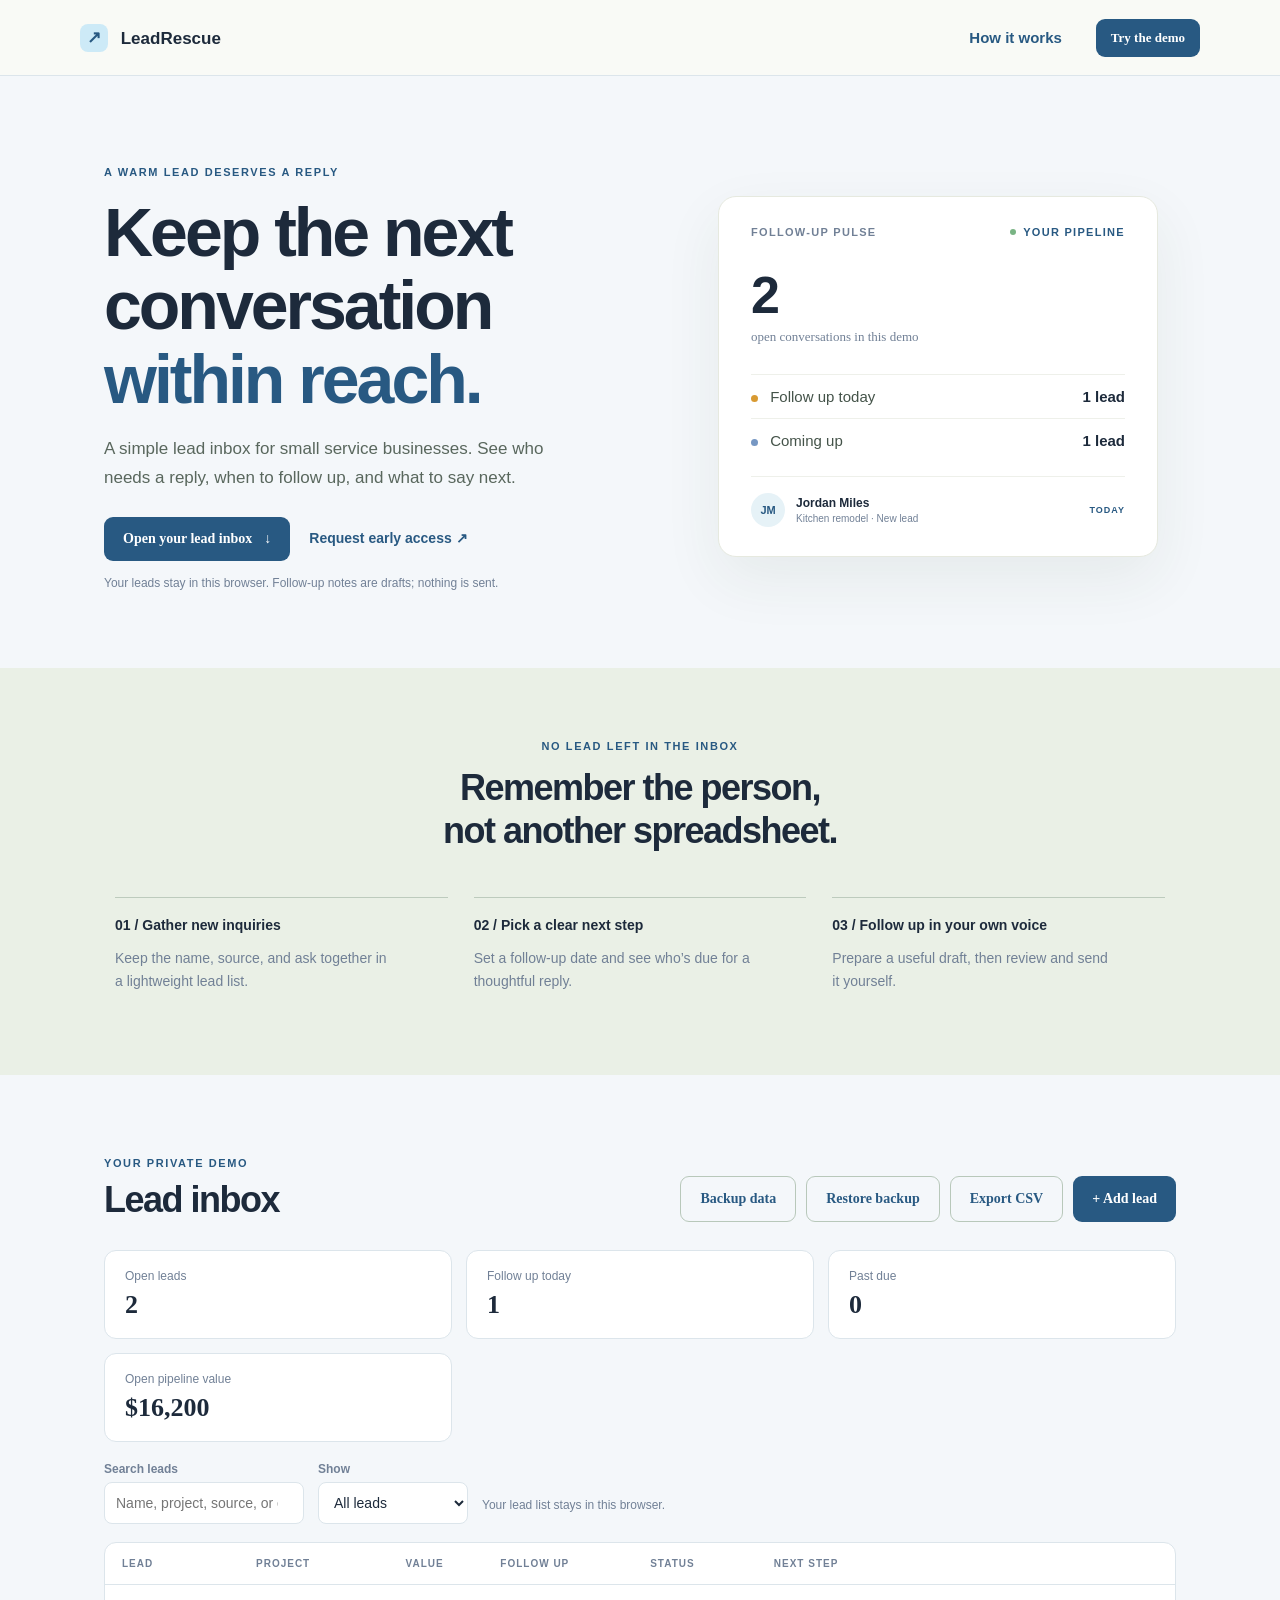
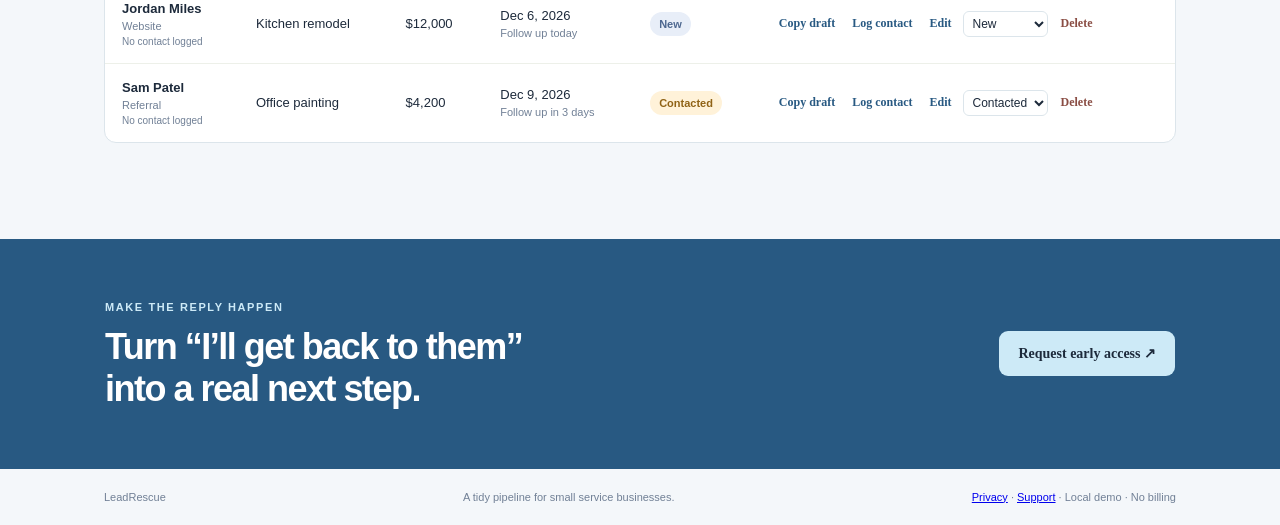
==== commit c8bc7805: "Add leadrescue workflow features" ====
--- a/index.html
+++ b/index.html
@@ -1,5 +1,5 @@
 <!doctype html><html lang="en"><head><meta charset="utf-8"><meta name="viewport" content="width=device-width,initial-scale=1,viewport-fit=cover"><meta name="theme-color" content="#7478c9"><meta name="apple-mobile-web-app-capable" content="yes"><meta name="apple-mobile-web-app-status-bar-style" content="default"><meta name="description" content="A simple lead inbox that helps small service teams remember the next follow-up."><title>LeadRescue — never lose the next step</title><link rel="manifest" href="manifest.webmanifest"><link rel="icon" href="assets/icon.svg" type="image/svg+xml"><link rel="apple-touch-icon" href="assets/icon-192.png"><link rel="stylesheet" href="style.css"></head><body>
 <nav class="topbar"><a class="brand" href="#top"><span class="brand-mark">↗</span> LeadRescue</a><a class="nav-link" href="#how">How it works</a><a class="button button-small" href="#demo">Try the demo</a></nav><main id="top"><section class="hero"><div class="hero-copy"><span class="eyebrow">A WARM LEAD DESERVES A REPLY</span><h1>Keep the next<br>conversation<br><em>within reach.</em></h1><p>A simple lead inbox for small service businesses. See who needs a reply, when to follow up, and what to say next.</p><a class="button" href="#demo">Open your lead inbox <span>↓</span></a><a class="text-link" href="https://github.com/marksheininwork-netizen/leadrescue/issues/new?title=LeadRescue%20early%20access&body=I%27d%20like%20to%20try%20LeadRescue.">Request early access ↗</a><small class="quiet">Your leads stay in this browser. Follow-up notes are drafts; nothing is sent.</small></div><div class="hero-card"><div class="card-top"><span>FOLLOW-UP PULSE</span><span class="live-dot">YOUR PIPELINE</span></div><div class="hero-total">2<small>open conversations in this demo</small></div><div class="mini-row"><span><i class="dot amber"></i> Follow up today</span><b>1 lead</b></div><div class="mini-row"><span><i class="dot blue"></i> Coming up</span><b>1 lead</b></div><div class="lead-snippet"><span class="avatar">JM</span><div><b>Jordan Miles</b><small>Kitchen remodel · New lead</small></div><span class="next">TODAY</span></div></div></section>
 <section class="section intro" id="how"><span class="eyebrow">NO LEAD LEFT IN THE INBOX</span><h2>Remember the person,<br>not another spreadsheet.</h2><div class="features"><article><b>01 / Gather new inquiries</b><p>Keep the name, source, and ask together in a lightweight lead list.</p></article><article><b>02 / Pick a clear next step</b><p>Set a follow-up date and see who’s due for a thoughtful reply.</p></article><article><b>03 / Follow up in your own voice</b><p>Prepare a useful draft, then review and send it yourself.</p></article></div></section>
-<section class="workspace" id="demo"><div class="workspace-heading"><div><span class="eyebrow">YOUR PRIVATE DEMO</span><h2>Lead inbox</h2></div><div class="toolbar"><button class="button button-ghost" id="backup-export" type="button">Backup data</button><button class="button button-ghost" id="backup-import" type="button">Restore backup</button><input id="backup-file" type="file" accept="application/json,.json" hidden><button class="button button-ghost" id="export">Export CSV</button><button class="button" id="add-toggle">+ Add lead</button></div></div><div class="stats" id="stats"></div><div class="filters"><label class="search-field">Search leads<input id="lead-search" type="search" placeholder="Name, project, source, or email" autocomplete="off"></label><label>Show<select id="lead-filter"><option value="all">All leads</option><option value="today">Due today</option><option value="overdue">Past due</option><option value="upcoming">Upcoming</option><option value="New">New</option><option value="Contacted">Contacted</option><option value="Qualified">Qualified</option><option value="Won">Won</option><option value="Closed">Closed</option></select></label><span class="filter-note">Your lead list stays in this browser.</span></div><form id="lead-form" class="form-card hidden"><input type="hidden" name="id"><label>Name<input name="name" required placeholder="e.g. Jordan Miles"></label><label>Email<input name="email" type="email" placeholder="jordan@example.com"></label><label>Project / need<input name="need" required placeholder="Kitchen remodel"></label><label>Source<input name="source" placeholder="Referral"></label><label>Follow up on<input name="followup" type="date" required></label><label>Status<select name="status"><option>New</option><option>Contacted</option><option>Qualified</option><option>Won</option><option>Closed</option></select></label><label class="wide">Notes<textarea name="notes" rows="2" placeholder="What matters to this person?"></textarea></label><button class="button" type="submit">Save lead</button><button class="button button-ghost" type="button" id="cancel">Cancel</button></form><div class="table-wrap"><table><thead><tr><th>LEAD</th><th>PROJECT</th><th>FOLLOW UP</th><th>STATUS</th><th>NEXT STEP</th></tr></thead><tbody id="leads"></tbody></table></div><div id="empty" class="empty hidden">No open leads need a follow-up. Add a lead when someone reaches out.</div></section>
+<section class="workspace" id="demo"><div class="workspace-heading"><div><span class="eyebrow">YOUR PRIVATE DEMO</span><h2>Lead inbox</h2></div><div class="toolbar"><button class="button button-ghost" id="backup-export" type="button">Backup data</button><button class="button button-ghost" id="backup-import" type="button">Restore backup</button><input id="backup-file" type="file" accept="application/json,.json" hidden><button class="button button-ghost" id="export">Export CSV</button><button class="button" id="add-toggle">+ Add lead</button></div></div><div class="stats" id="stats"></div><div class="filters"><label class="search-field">Search leads<input id="lead-search" type="search" placeholder="Name, project, source, or email" autocomplete="off"></label><label>Show<select id="lead-filter"><option value="all">All leads</option><option value="today">Due today</option><option value="overdue">Past due</option><option value="upcoming">Upcoming</option><option value="New">New</option><option value="Contacted">Contacted</option><option value="Qualified">Qualified</option><option value="Won">Won</option><option value="Closed">Closed</option></select></label><span class="filter-note">Your lead list stays in this browser.</span></div><form id="lead-form" class="form-card hidden"><input type="hidden" name="id"><label>Name<input name="name" required placeholder="e.g. Jordan Miles"></label><label>Email<input name="email" type="email" placeholder="jordan@example.com"></label><label>Project / need<input name="need" required placeholder="Kitchen remodel"></label><label>Estimated value ($)<input name="value" type="number" min="0" step="0.01" placeholder="5000"></label><label>Source<input name="source" placeholder="Referral"></label><label>Follow up on<input name="followup" type="date" required></label><label>Status<select name="status"><option>New</option><option>Contacted</option><option>Qualified</option><option>Won</option><option>Closed</option></select></label><label class="wide">Notes<textarea name="notes" rows="2" placeholder="What matters to this person?"></textarea></label><button class="button" type="submit">Save lead</button><button class="button button-ghost" type="button" id="cancel">Cancel</button></form><div class="table-wrap"><table><thead><tr><th>LEAD</th><th>PROJECT</th><th>VALUE</th><th>FOLLOW UP</th><th>STATUS</th><th>NEXT STEP</th></tr></thead><tbody id="leads"></tbody></table></div><div id="empty" class="empty hidden">No open leads need a follow-up. Add a lead when someone reaches out.</div></section>
 <section class="closing"><div><span class="eyebrow">MAKE THE REPLY HAPPEN</span><h2>Turn “I’ll get back to them”<br>into a real next step.</h2></div><a href="https://github.com/marksheininwork-netizen/leadrescue/issues/new?title=LeadRescue%20early%20access&body=I%27d%20like%20to%20try%20LeadRescue." class="button button-light">Request early access ↗</a></section></main><footer><span>LeadRescue</span><span>A tidy pipeline for small service businesses.</span><span><a href="privacy.html">Privacy</a> · <a href="support.html">Support</a> · Local demo · No billing</span></footer><div id="toast" role="status" aria-live="polite"></div><script type="module" src="app.js"></script><script>if ('serviceWorker' in navigator) addEventListener('load', () => navigator.serviceWorker.register('./sw.js').catch(() => {}));</script></body></html>
--- a/style.css
+++ b/style.css
@@ -1,3 +1,5 @@
 :root{--ink:#1d2a3b;--muted:#718096;--paper:#f4f7fa;--green:#285982;--lime:#cdeaf7;--line:#dce5eb;--white:#fff;--amber:#d89a32;--blue:#7697c3}*{box-sizing:border-box}html{scroll-behavior:smooth}body{margin:0;background:var(--paper);color:var(--ink);font:15px 'DM Sans',sans-serif}h1,h2,.brand,.hero-total{font-family:Manrope,sans-serif}.topbar{height:76px;padding:0 max(calc((100vw - 1120px)/2),24px);display:flex;align-items:center;gap:34px;border-bottom:1px solid var(--line);background:#f9faf6}.brand{font-size:17px;font-weight:800;text-decoration:none;color:var(--ink);margin-right:auto}.brand-mark{display:inline-grid;place-items:center;background:var(--lime);width:28px;height:28px;border-radius:8px;margin-right:8px;color:var(--green)}.nav-link,.text-link{color:var(--green);text-decoration:none;font-weight:700}.button{display:inline-flex;align-items:center;justify-content:center;gap:12px;border:0;border-radius:9px;background:var(--green);color:white;text-decoration:none;padding:14px 19px;font:700 14px 'DM Sans';cursor:pointer;transition:transform .15s,background .15s}.button:hover{background:#174a34;transform:translateY(-1px)}.button-small{padding:11px 15px;font-size:13px}.button-ghost{background:transparent;color:var(--green);border:1px solid #b8c8ba}.button-ghost:hover{background:#e9eee5;color:var(--green)}.hero{max-width:1120px;margin:auto;padding:86px 24px 78px;display:grid;grid-template-columns:1.05fr .95fr;align-items:center;gap:70px}.eyebrow{font-size:11px;letter-spacing:1.6px;font-weight:800;color:var(--green)}h1{font-size:clamp(43px,5.4vw,68px);line-height:1.08;letter-spacing:-3px;margin:17px 0 19px}h1 em{font-style:normal;color:var(--green)}.hero-copy>p{max-width:490px;font-size:17px;line-height:1.7;color:#59675d;margin:0 0 24px}.text-link{display:inline-block;margin:0 0 0 19px;font-size:14px}.quiet{display:block;color:var(--muted);font-size:12px;margin-top:15px}.hero-card{background:#fff;border:1px solid #e6e9df;border-radius:18px;padding:29px 32px;box-shadow:0 22px 60px #314a3112;max-width:440px;width:100%;justify-self:center}.card-top,.mini-row{display:flex;justify-content:space-between;align-items:center}.card-top{font-size:11px;letter-spacing:1.3px;font-weight:800;color:var(--muted)}.live-dot{color:var(--green)}.live-dot:before{content:"";display:inline-block;background:#79b484;width:6px;height:6px;border-radius:50%;margin:0 7px 1px 0}.hero-total{font-size:52px;letter-spacing:-2px;font-weight:800;margin:27px 0 29px}.hero-total small{display:block;font:13px 'DM Sans';letter-spacing:0;color:var(--muted);margin-top:4px}.mini-row{padding:13px 0;border-top:1px solid #eef0ea;color:#445349}.mini-row b{color:var(--ink)}.dot{display:inline-block;width:7px;height:7px;border-radius:50%;margin-right:8px}.amber{background:var(--amber)}.blue{background:var(--blue)}.meter{height:6px;background:#e9efe7;border-radius:5px;margin:15px 0 0}.meter span{display:block;width:35%;height:100%;background:var(--lime);border-radius:5px}.section{padding:68px 24px}.intro{text-align:center;background:#eaf0e6}.intro h2,.workspace h2,.closing h2{font-size:36px;line-height:1.18;letter-spacing:-1.5px}.intro h2{margin:14px 0 45px}.features{max-width:1050px;margin:auto;display:grid;grid-template-columns:repeat(3,1fr);gap:26px;text-align:left}.features article{border-top:1px solid #bdcbbd;padding-top:18px}.features b{font-size:14px}.features p{font-size:14px;line-height:1.65;color:var(--muted);max-width:280px}.workspace{max-width:1120px;margin:auto;padding:78px 24px 96px}.workspace-heading{display:flex;align-items:end;justify-content:space-between;margin-bottom:28px}.workspace h2{margin:9px 0 0}.toolbar{display:flex;gap:10px}.stats{display:grid;grid-template-columns:repeat(3,1fr);gap:14px;margin-bottom:20px}.stat{padding:18px 20px;border:1px solid var(--line);background:white;border-radius:12px}.stat label{display:block;color:var(--muted);font-size:12px}.stat strong{font:800 26px Manrope;display:block;margin-top:7px}.form-card{display:grid;grid-template-columns:repeat(4,1fr);gap:14px;padding:20px;background:white;border:1px solid var(--line);border-radius:12px;margin-bottom:16px}.form-card label{font-size:12px;font-weight:700;color:#59675d}.form-card input{display:block;width:100%;height:41px;border:1px solid var(--line);border-radius:7px;padding:0 10px;margin-top:6px;font:14px 'DM Sans'}.form-card .wide{grid-column:span 2}.form-card .button{align-self:end;height:41px}.hidden{display:none!important}.table-wrap{overflow:auto;border:1px solid var(--line);border-radius:12px;background:white}table{width:100%;border-collapse:collapse;min-width:720px}th{text-align:left;padding:15px 17px;font-size:10px;letter-spacing:1px;color:var(--muted);border-bottom:1px solid var(--line)}td{padding:16px 17px;border-bottom:1px solid #edf0e9;font-size:13px}tr:last-child td{border-bottom:0}.client-name{font-weight:700}.invoice-number{font-size:11px;color:var(--muted);margin-top:4px}.pill{padding:6px 9px;border-radius:20px;background:#fff2d9;color:#906316;font-weight:700;font-size:11px}.pill.paid{background:#e3f1e5;color:#36704a}.pill.due{background:#e8eef8;color:#4e6890}.row-actions{display:flex;gap:7px;white-space:nowrap}.row-actions button{border:0;background:none;color:var(--green);font:700 12px 'DM Sans';cursor:pointer;padding:5px}.empty{text-align:center;padding:38px;color:var(--muted)}.closing{background:var(--green);color:white;padding:58px max(calc((100vw - 1070px)/2),24px);display:flex;align-items:center;justify-content:space-between}.closing .eyebrow{color:var(--lime)}.closing h2{margin:12px 0 0}.button-light{background:var(--lime);color:var(--ink)}.button-light:hover{background:#c8e459;color:var(--ink)}footer{padding:22px 24px;display:flex;justify-content:space-between;gap:16px;max-width:1120px;margin:auto;color:var(--muted);font-size:11px}#toast{position:fixed;bottom:24px;left:50%;transform:translateX(-50%);background:#17291e;color:#fff;padding:12px 18px;border-radius:8px;opacity:0;transition:opacity .2s;pointer-events:none}#toast.show{opacity:1}@media(max-width:760px){.topbar{gap:13px;height:66px}.nav-link{display:none}.hero{grid-template-columns:1fr;gap:38px;padding-top:60px}.hero-card{justify-self:start}.features,.stats{grid-template-columns:1fr}.features{gap:18px}.workspace-heading{align-items:start;gap:18px;flex-direction:column}.form-card{grid-template-columns:1fr 1fr}.closing{gap:20px;align-items:start;flex-direction:column}.intro h2,.workspace h2,.closing h2{font-size:30px}footer{flex-direction:column}.text-link{margin-left:10px}}
 
-.filters{display:flex;align-items:end;gap:14px;margin:0 0 18px}.filters label{display:block;color:var(--muted);font-size:12px;font-weight:700}.filters input,.filters select{display:block;min-width:200px;height:42px;border:1px solid var(--line);border-radius:8px;background:white;padding:0 11px;margin-top:6px;font:14px "DM Sans",sans-serif;color:var(--ink)}.filters select{min-width:150px}.filters input:focus,.filters select:focus,.form-card input:focus,.form-card textarea:focus,.form-card select:focus{outline:3px solid var(--lime);outline-offset:1px}.filter-note{font-size:12px;color:var(--muted);padding-bottom:12px}.due-note{display:block;font-size:11px;color:var(--muted);margin-top:4px}.row-actions{flex-wrap:wrap}.row-actions button:last-child{color:#8a4d44}.row-actions select{border:1px solid var(--line);border-radius:6px;background:white;padding:4px;color:var(--ink);font:12px "DM Sans",sans-serif}.form-card select{display:block;width:100%;height:41px;border:1px solid var(--line);border-radius:7px;padding:0 10px;margin-top:6px;font:14px "DM Sans",sans-serif;background:#fff}.lead-snippet{border-top:1px solid #eef0ea;margin-top:14px;padding-top:16px;display:flex;align-items:center;gap:11px}.lead-snippet .avatar{display:grid;place-items:center;width:34px;height:34px;border-radius:50%;background:#e6f2f7;color:var(--green);font-weight:800;font-size:11px}.lead-snippet b,.lead-snippet small{display:block}.lead-snippet b{font-size:12px}.lead-snippet small{font-size:10px;color:var(--muted);margin-top:3px}.lead-snippet .next{margin-left:auto;font-size:9px;letter-spacing:1px;font-weight:800;color:var(--green)}@media(max-width:760px){.filters{align-items:stretch;flex-direction:column}.filters input,.filters select{width:100%}.filter-note{padding:0}}+.filters{display:flex;align-items:end;gap:14px;margin:0 0 18px}.filters label{display:block;color:var(--muted);font-size:12px;font-weight:700}.filters input,.filters select{display:block;min-width:200px;height:42px;border:1px solid var(--line);border-radius:8px;background:white;padding:0 11px;margin-top:6px;font:14px "DM Sans",sans-serif;color:var(--ink)}.filters select{min-width:150px}.filters input:focus,.filters select:focus,.form-card input:focus,.form-card textarea:focus,.form-card select:focus{outline:3px solid var(--lime);outline-offset:1px}.filter-note{font-size:12px;color:var(--muted);padding-bottom:12px}.due-note{display:block;font-size:11px;color:var(--muted);margin-top:4px}.row-actions{flex-wrap:wrap}.row-actions button:last-child{color:#8a4d44}.row-actions select{border:1px solid var(--line);border-radius:6px;background:white;padding:4px;color:var(--ink);font:12px "DM Sans",sans-serif}.form-card select{display:block;width:100%;height:41px;border:1px solid var(--line);border-radius:7px;padding:0 10px;margin-top:6px;font:14px "DM Sans",sans-serif;background:#fff}.lead-snippet{border-top:1px solid #eef0ea;margin-top:14px;padding-top:16px;display:flex;align-items:center;gap:11px}.lead-snippet .avatar{display:grid;place-items:center;width:34px;height:34px;border-radius:50%;background:#e6f2f7;color:var(--green);font-weight:800;font-size:11px}.lead-snippet b,.lead-snippet small{display:block}.lead-snippet b{font-size:12px}.lead-snippet small{font-size:10px;color:var(--muted);margin-top:3px}.lead-snippet .next{margin-left:auto;font-size:9px;letter-spacing:1px;font-weight:800;color:var(--green)}@media(max-width:760px){.filters{align-items:stretch;flex-direction:column}.filters input,.filters select{width:100%}.filter-note{padding:0}}
+.last-contact{display:block;font-size:10px;color:var(--muted);margin-top:4px}.row-actions button{white-space:nowrap}
+@media(max-width:760px){.toolbar{flex-wrap:wrap}.toolbar .button{padding:10px 12px;font-size:12px}}
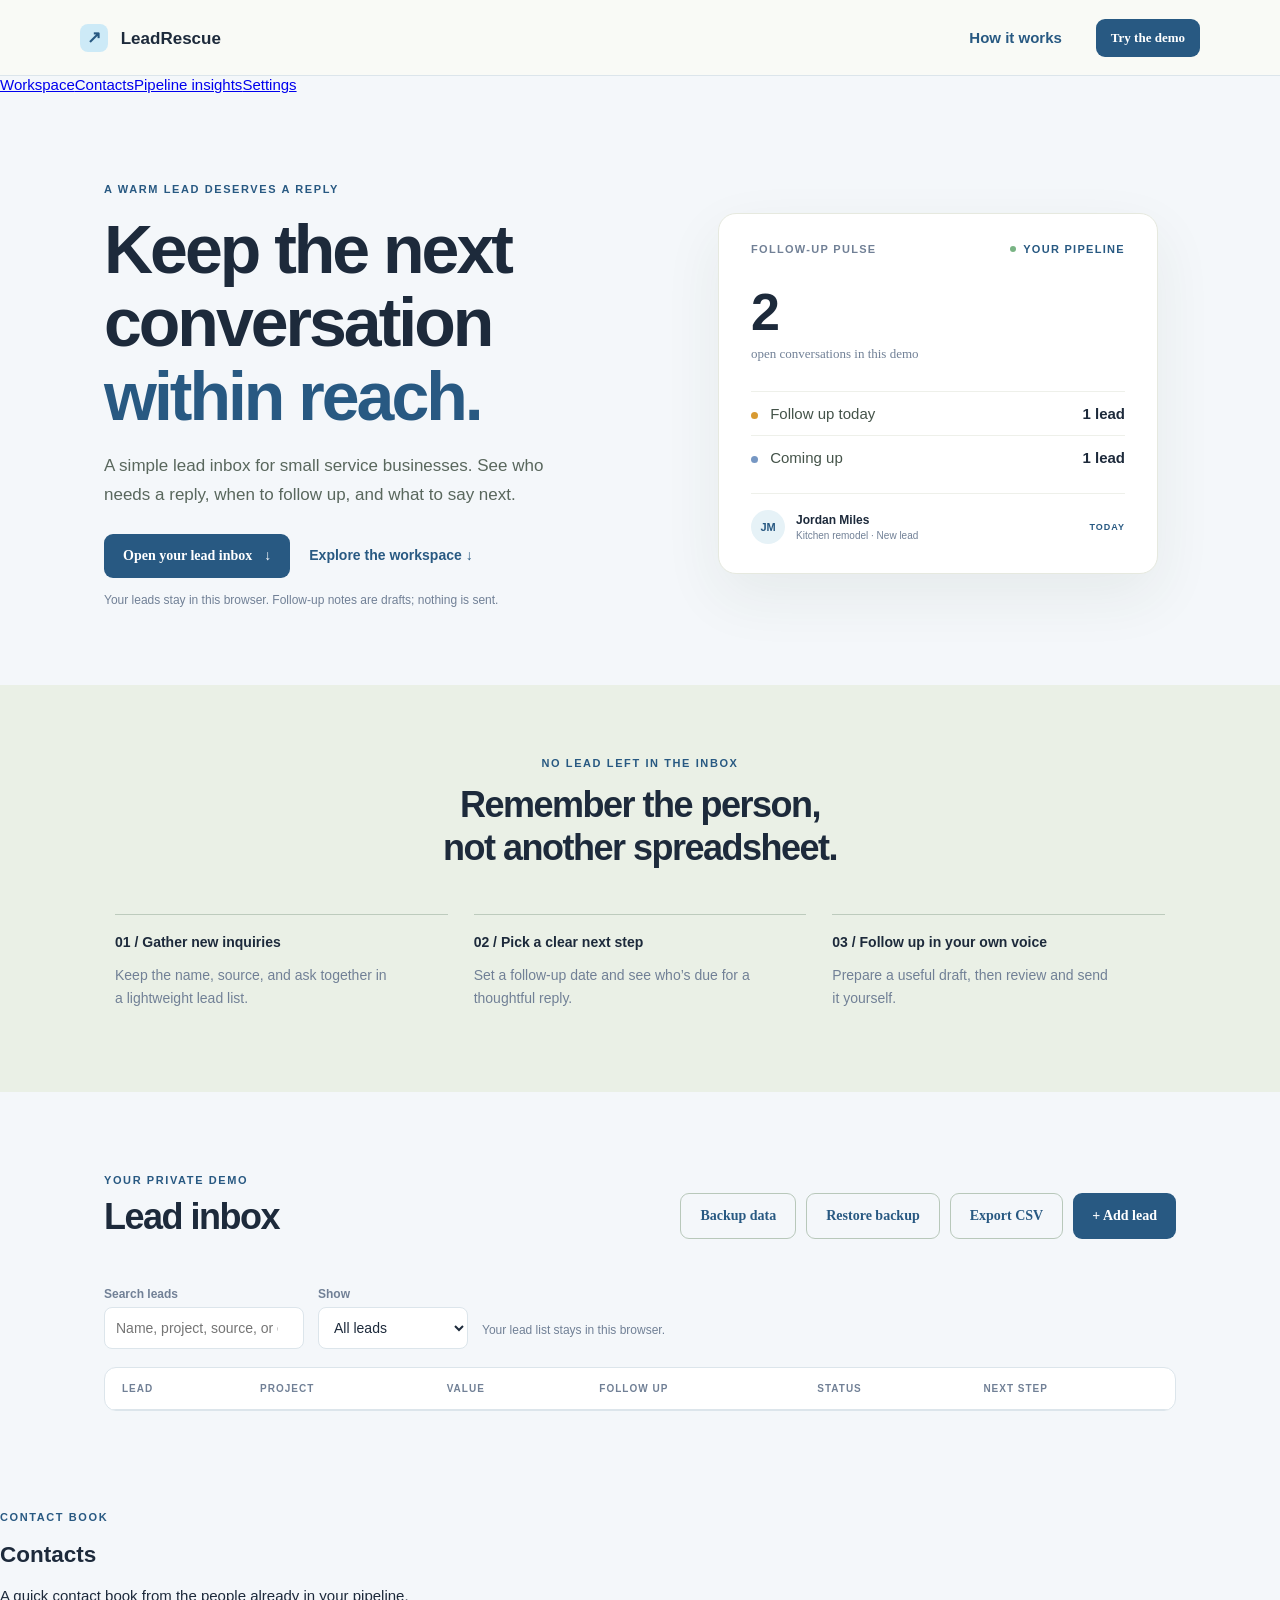
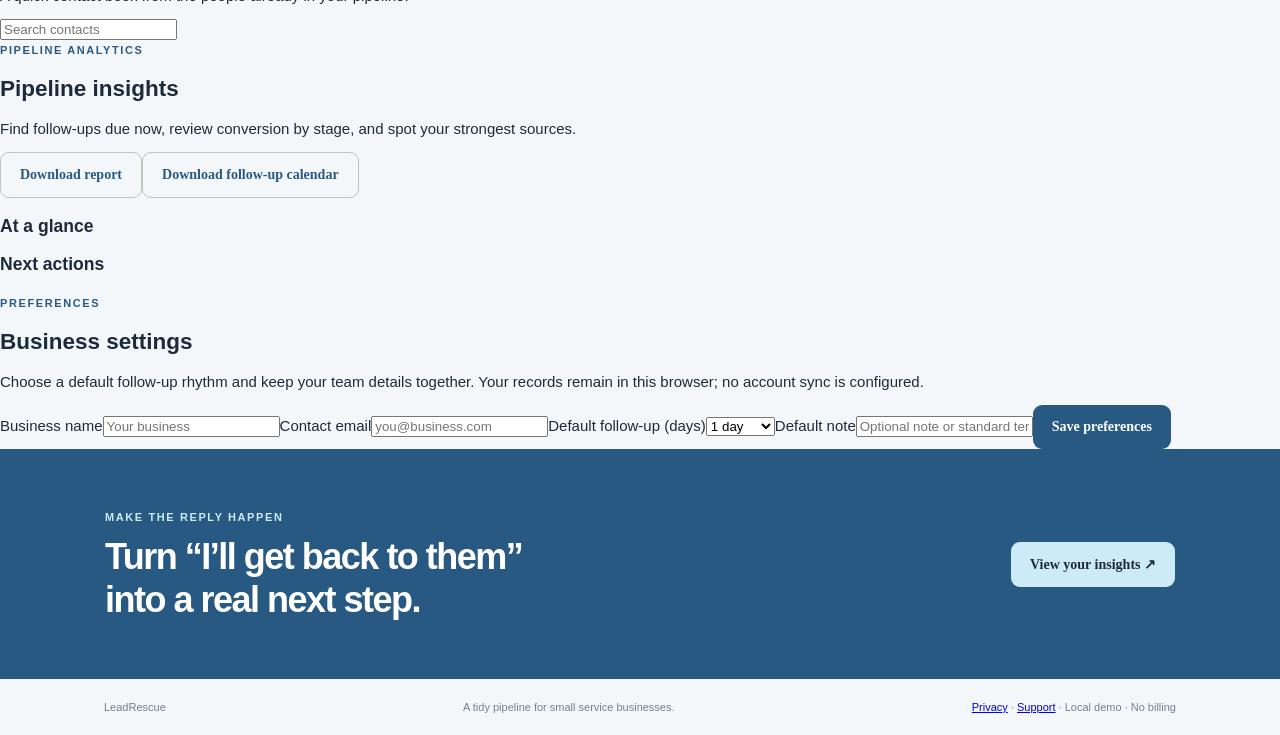
==== commit 72bdc556: "Improve leadrescue workspace" ====
--- a/index.html
+++ b/index.html
@@ -1,5 +1,8 @@
 <!doctype html><html lang="en"><head><meta charset="utf-8"><meta name="viewport" content="width=device-width,initial-scale=1,viewport-fit=cover"><meta name="theme-color" content="#7478c9"><meta name="apple-mobile-web-app-capable" content="yes"><meta name="apple-mobile-web-app-status-bar-style" content="default"><meta name="description" content="A simple lead inbox that helps small service teams remember the next follow-up."><title>LeadRescue — never lose the next step</title><link rel="manifest" href="manifest.webmanifest"><link rel="icon" href="assets/icon.svg" type="image/svg+xml"><link rel="apple-touch-icon" href="assets/icon-192.png"><link rel="stylesheet" href="style.css"></head><body>
-<nav class="topbar"><a class="brand" href="#top"><span class="brand-mark">↗</span> LeadRescue</a><a class="nav-link" href="#how">How it works</a><a class="button button-small" href="#demo">Try the demo</a></nav><main id="top"><section class="hero"><div class="hero-copy"><span class="eyebrow">A WARM LEAD DESERVES A REPLY</span><h1>Keep the next<br>conversation<br><em>within reach.</em></h1><p>A simple lead inbox for small service businesses. See who needs a reply, when to follow up, and what to say next.</p><a class="button" href="#demo">Open your lead inbox <span>↓</span></a><a class="text-link" href="https://github.com/marksheininwork-netizen/leadrescue/issues/new?title=LeadRescue%20early%20access&body=I%27d%20like%20to%20try%20LeadRescue.">Request early access ↗</a><small class="quiet">Your leads stay in this browser. Follow-up notes are drafts; nothing is sent.</small></div><div class="hero-card"><div class="card-top"><span>FOLLOW-UP PULSE</span><span class="live-dot">YOUR PIPELINE</span></div><div class="hero-total">2<small>open conversations in this demo</small></div><div class="mini-row"><span><i class="dot amber"></i> Follow up today</span><b>1 lead</b></div><div class="mini-row"><span><i class="dot blue"></i> Coming up</span><b>1 lead</b></div><div class="lead-snippet"><span class="avatar">JM</span><div><b>Jordan Miles</b><small>Kitchen remodel · New lead</small></div><span class="next">TODAY</span></div></div></section>
+<nav class="topbar"><a class="brand" href="#top"><span class="brand-mark">↗</span> LeadRescue</a><a class="nav-link" href="#how">How it works</a><a class="button button-small" href="#demo">Try the demo</a></nav><nav class="product-nav" aria-label="Workspace pages"><a href="#demo">Workspace</a><a href="#clients">Contacts</a><a href="#insights">Pipeline insights</a><a href="#settings">Settings</a></nav><main id="top"><section class="hero"><div class="hero-copy"><span class="eyebrow">A WARM LEAD DESERVES A REPLY</span><h1>Keep the next<br>conversation<br><em>within reach.</em></h1><p>A simple lead inbox for small service businesses. See who needs a reply, when to follow up, and what to say next.</p><a class="button" href="#demo">Open your lead inbox <span>↓</span></a><a class="text-link" href="#clients">Explore the workspace ↓</a><small class="quiet">Your leads stay in this browser. Follow-up notes are drafts; nothing is sent.</small></div><div class="hero-card"><div class="card-top"><span>FOLLOW-UP PULSE</span><span class="live-dot">YOUR PIPELINE</span></div><div class="hero-total">2<small>open conversations in this demo</small></div><div class="mini-row"><span><i class="dot amber"></i> Follow up today</span><b>1 lead</b></div><div class="mini-row"><span><i class="dot blue"></i> Coming up</span><b>1 lead</b></div><div class="lead-snippet"><span class="avatar">JM</span><div><b>Jordan Miles</b><small>Kitchen remodel · New lead</small></div><span class="next">TODAY</span></div></div></section>
 <section class="section intro" id="how"><span class="eyebrow">NO LEAD LEFT IN THE INBOX</span><h2>Remember the person,<br>not another spreadsheet.</h2><div class="features"><article><b>01 / Gather new inquiries</b><p>Keep the name, source, and ask together in a lightweight lead list.</p></article><article><b>02 / Pick a clear next step</b><p>Set a follow-up date and see who’s due for a thoughtful reply.</p></article><article><b>03 / Follow up in your own voice</b><p>Prepare a useful draft, then review and send it yourself.</p></article></div></section>
 <section class="workspace" id="demo"><div class="workspace-heading"><div><span class="eyebrow">YOUR PRIVATE DEMO</span><h2>Lead inbox</h2></div><div class="toolbar"><button class="button button-ghost" id="backup-export" type="button">Backup data</button><button class="button button-ghost" id="backup-import" type="button">Restore backup</button><input id="backup-file" type="file" accept="application/json,.json" hidden><button class="button button-ghost" id="export">Export CSV</button><button class="button" id="add-toggle">+ Add lead</button></div></div><div class="stats" id="stats"></div><div class="filters"><label class="search-field">Search leads<input id="lead-search" type="search" placeholder="Name, project, source, or email" autocomplete="off"></label><label>Show<select id="lead-filter"><option value="all">All leads</option><option value="today">Due today</option><option value="overdue">Past due</option><option value="upcoming">Upcoming</option><option value="New">New</option><option value="Contacted">Contacted</option><option value="Qualified">Qualified</option><option value="Won">Won</option><option value="Closed">Closed</option></select></label><span class="filter-note">Your lead list stays in this browser.</span></div><form id="lead-form" class="form-card hidden"><input type="hidden" name="id"><label>Name<input name="name" required placeholder="e.g. Jordan Miles"></label><label>Email<input name="email" type="email" placeholder="jordan@example.com"></label><label>Project / need<input name="need" required placeholder="Kitchen remodel"></label><label>Estimated value ($)<input name="value" type="number" min="0" step="0.01" placeholder="5000"></label><label>Source<input name="source" placeholder="Referral"></label><label>Follow up on<input name="followup" type="date" required></label><label>Status<select name="status"><option>New</option><option>Contacted</option><option>Qualified</option><option>Won</option><option>Closed</option></select></label><label class="wide">Notes<textarea name="notes" rows="2" placeholder="What matters to this person?"></textarea></label><button class="button" type="submit">Save lead</button><button class="button button-ghost" type="button" id="cancel">Cancel</button></form><div class="table-wrap"><table><thead><tr><th>LEAD</th><th>PROJECT</th><th>VALUE</th><th>FOLLOW UP</th><th>STATUS</th><th>NEXT STEP</th></tr></thead><tbody id="leads"></tbody></table></div><div id="empty" class="empty hidden">No open leads need a follow-up. Add a lead when someone reaches out.</div></section>
-<section class="closing"><div><span class="eyebrow">MAKE THE REPLY HAPPEN</span><h2>Turn “I’ll get back to them”<br>into a real next step.</h2></div><a href="https://github.com/marksheininwork-netizen/leadrescue/issues/new?title=LeadRescue%20early%20access&body=I%27d%20like%20to%20try%20LeadRescue." class="button button-light">Request early access ↗</a></section></main><footer><span>LeadRescue</span><span>A tidy pipeline for small service businesses.</span><span><a href="privacy.html">Privacy</a> · <a href="support.html">Support</a> · Local demo · No billing</span></footer><div id="toast" role="status" aria-live="polite"></div><script type="module" src="app.js"></script><script>if ('serviceWorker' in navigator) addEventListener('load', () => navigator.serviceWorker.register('./sw.js').catch(() => {}));</script></body></html>
+<section class="feature-page" id="clients"><div class="feature-heading"><div><span class="eyebrow">CONTACT BOOK</span><h2>Contacts</h2><p>A quick contact book from the people already in your pipeline.</p></div><input class="feature-search" id="feature-client-search" type="search" placeholder="Search contacts" aria-label="Search contacts"></div><div id="feature-clients" class="feature-table-wrap"></div></section>
+<section class="feature-page" id="insights"><div class="feature-heading"><div><span class="eyebrow">PIPELINE ANALYTICS</span><h2>Pipeline insights</h2><p>Find follow-ups due now, review conversion by stage, and spot your strongest sources.</p></div><button class="button button-ghost" id="feature-export-report" type="button">Download report</button><button class="button button-ghost" id="feature-export-calendar" type="button">Download follow-up calendar</button></div><div class="feature-stats" id="feature-stats"></div><div class="feature-grid"><article class="feature-card"><h3>At a glance</h3><div id="feature-summary"></div></article><article class="feature-card"><h3>Next actions</h3><div id="feature-actions"></div></article></div></section>
+<section class="feature-page" id="settings"><div class="feature-heading"><div><span class="eyebrow">PREFERENCES</span><h2>Business settings</h2><p>Choose a default follow-up rhythm and keep your team details together. Your records remain in this browser; no account sync is configured.</p></div></div><form class="settings-card" id="feature-settings"><label>Business name<input name="businessName" maxlength="100" placeholder="Your business"></label><label>Contact email<input name="email" type="email" placeholder="you@business.com"></label><label>Default follow-up (days)<select name="followupDays"><option value="1">1 day</option><option value="2">2 days</option><option value="3">3 days</option><option value="7">7 days</option><option value="14">14 days</option></select></label><label>Default note<input name="note" maxlength="180" placeholder="Optional note or standard terms"></label><button class="button" type="submit">Save preferences</button><span id="feature-settings-status" class="feature-note" role="status"></span></form></section>
+<section class="closing"><div><span class="eyebrow">MAKE THE REPLY HAPPEN</span><h2>Turn “I’ll get back to them”<br>into a real next step.</h2></div><a href="#insights" class="button button-light">View your insights ↗</a></section></main><footer><span>LeadRescue</span><span>A tidy pipeline for small service businesses.</span><span><a href="privacy.html">Privacy</a> · <a href="support.html">Support</a> · Local demo · No billing</span></footer><div id="toast" role="status" aria-live="polite"></div><script type="module" src="app.js"></script><script>if ('serviceWorker' in navigator) addEventListener('load', () => navigator.serviceWorker.register('./sw.js').catch(() => {}));</script></body></html>
--- a/style.css
+++ b/style.css
@@ -3,3 +3,5 @@
 .filters{display:flex;align-items:end;gap:14px;margin:0 0 18px}.filters label{display:block;color:var(--muted);font-size:12px;font-weight:700}.filters input,.filters select{display:block;min-width:200px;height:42px;border:1px solid var(--line);border-radius:8px;background:white;padding:0 11px;margin-top:6px;font:14px "DM Sans",sans-serif;color:var(--ink)}.filters select{min-width:150px}.filters input:focus,.filters select:focus,.form-card input:focus,.form-card textarea:focus,.form-card select:focus{outline:3px solid var(--lime);outline-offset:1px}.filter-note{font-size:12px;color:var(--muted);padding-bottom:12px}.due-note{display:block;font-size:11px;color:var(--muted);margin-top:4px}.row-actions{flex-wrap:wrap}.row-actions button:last-child{color:#8a4d44}.row-actions select{border:1px solid var(--line);border-radius:6px;background:white;padding:4px;color:var(--ink);font:12px "DM Sans",sans-serif}.form-card select{display:block;width:100%;height:41px;border:1px solid var(--line);border-radius:7px;padding:0 10px;margin-top:6px;font:14px "DM Sans",sans-serif;background:#fff}.lead-snippet{border-top:1px solid #eef0ea;margin-top:14px;padding-top:16px;display:flex;align-items:center;gap:11px}.lead-snippet .avatar{display:grid;place-items:center;width:34px;height:34px;border-radius:50%;background:#e6f2f7;color:var(--green);font-weight:800;font-size:11px}.lead-snippet b,.lead-snippet small{display:block}.lead-snippet b{font-size:12px}.lead-snippet small{font-size:10px;color:var(--muted);margin-top:3px}.lead-snippet .next{margin-left:auto;font-size:9px;letter-spacing:1px;font-weight:800;color:var(--green)}@media(max-width:760px){.filters{align-items:stretch;flex-direction:column}.filters input,.filters select{width:100%}.filter-note{padding:0}}
 .last-contact{display:block;font-size:10px;color:var(--muted);margin-top:4px}.row-actions button{white-space:nowrap}
 @media(max-width:760px){.toolbar{flex-wrap:wrap}.toolbar .button{padding:10px 12px;font-size:12px}}
+
+.stats{grid-template-columns:repeat(4,minmax(0,1fr))}@media(max-width:760px){.stats{grid-template-columns:repeat(2,minmax(0,1fr))}}.value-cell{font-weight:700;white-space:nowrap}
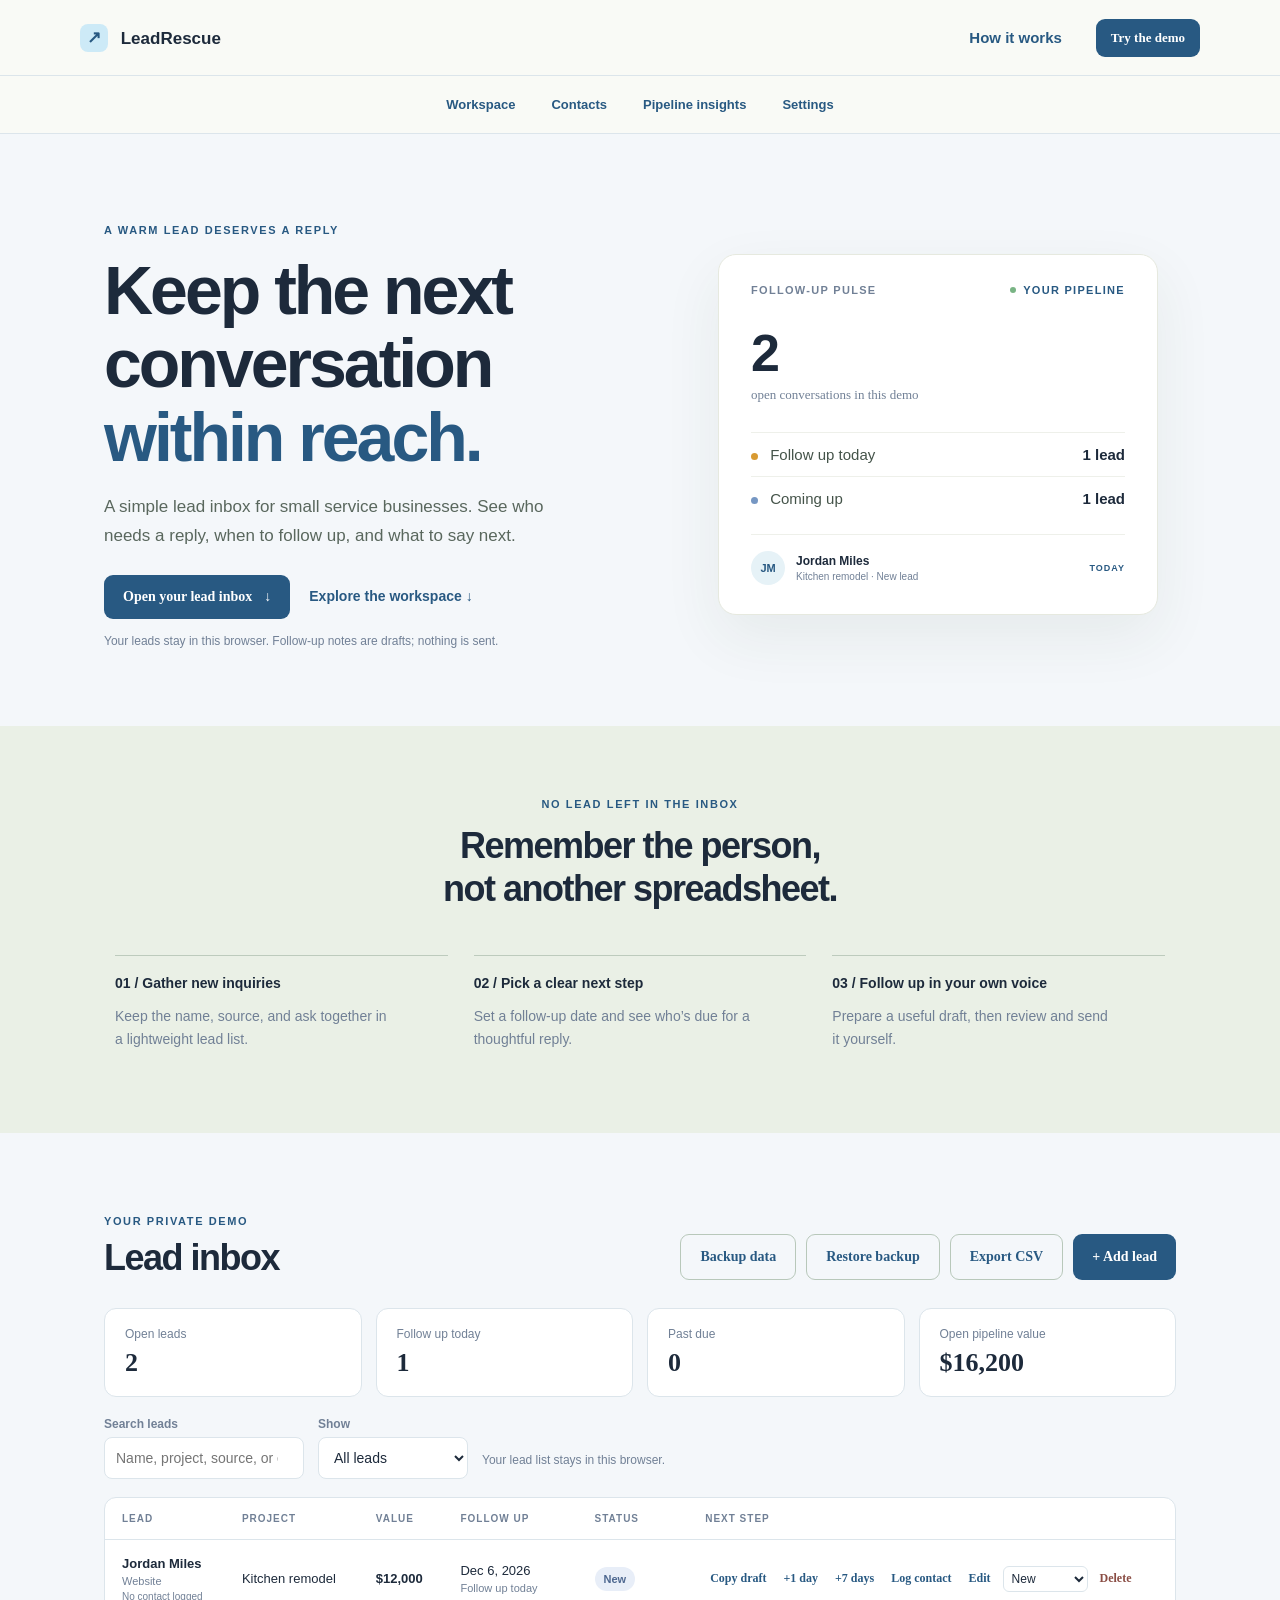
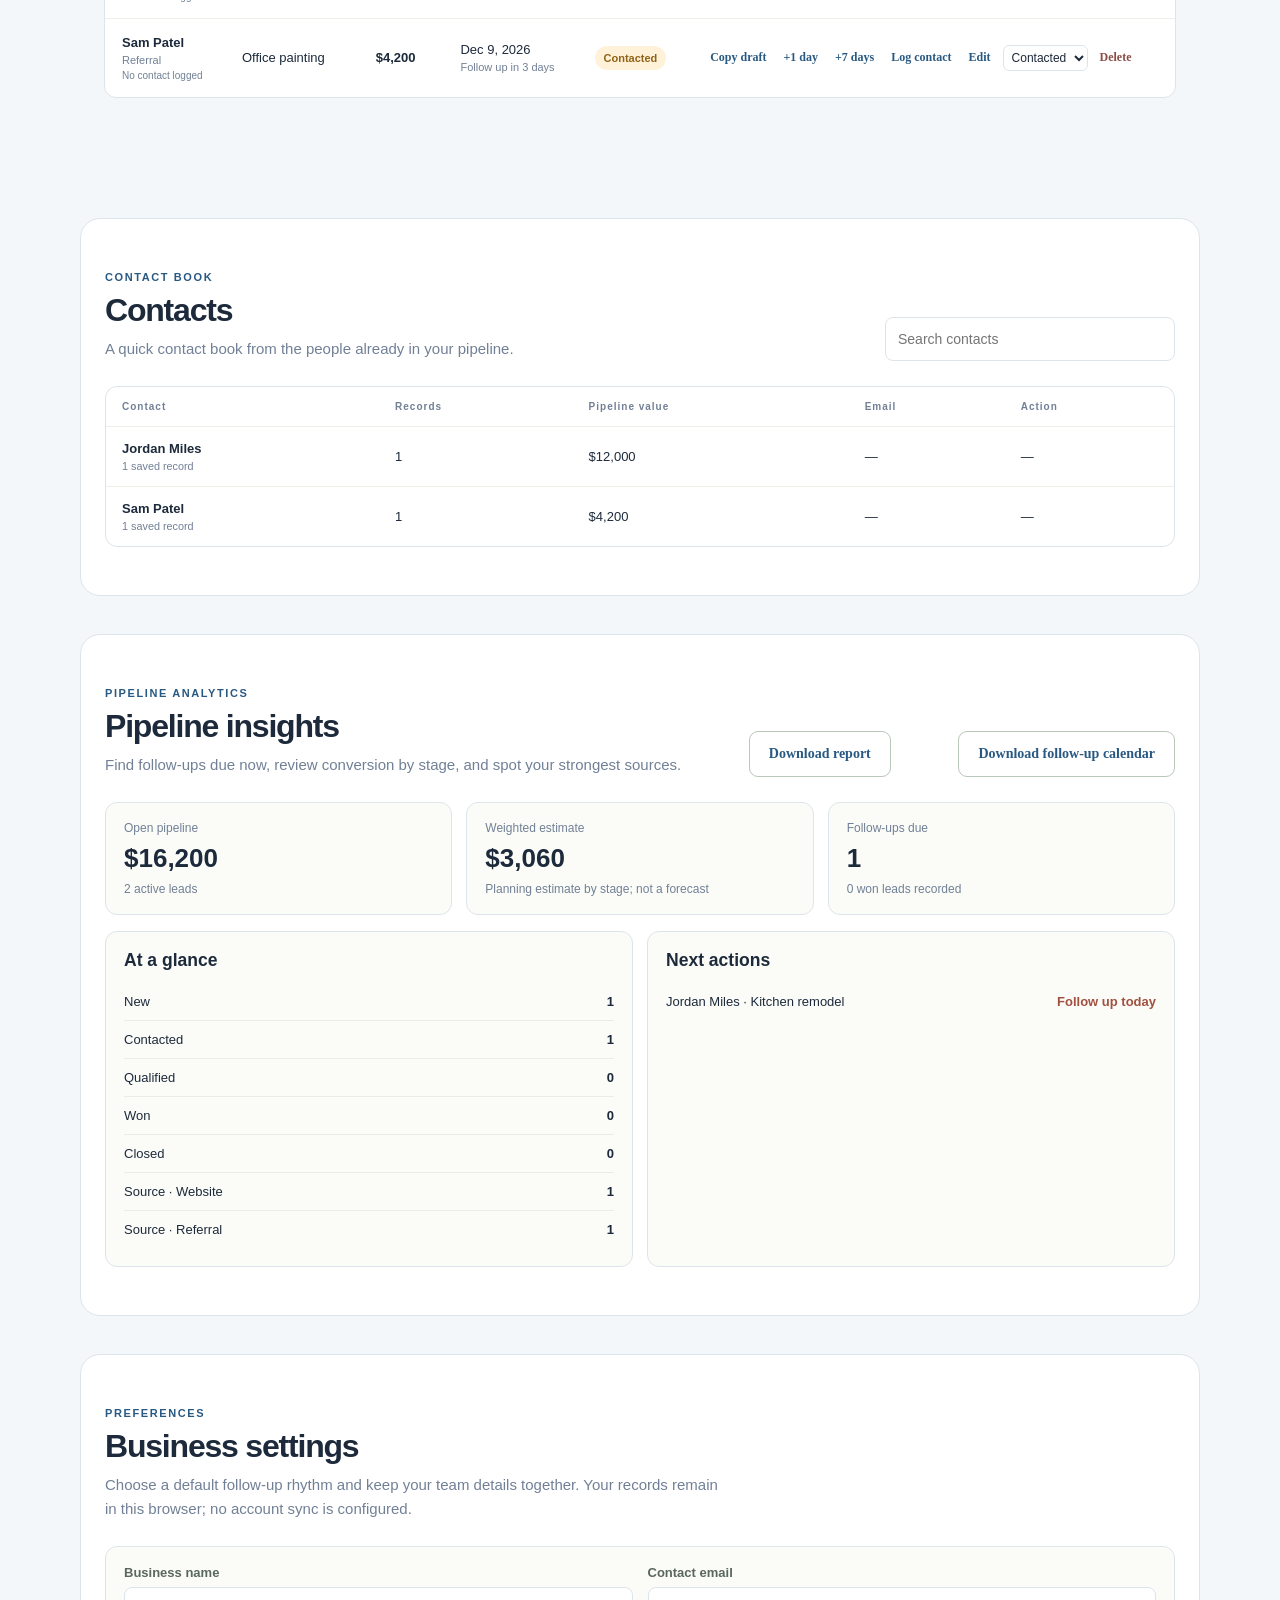
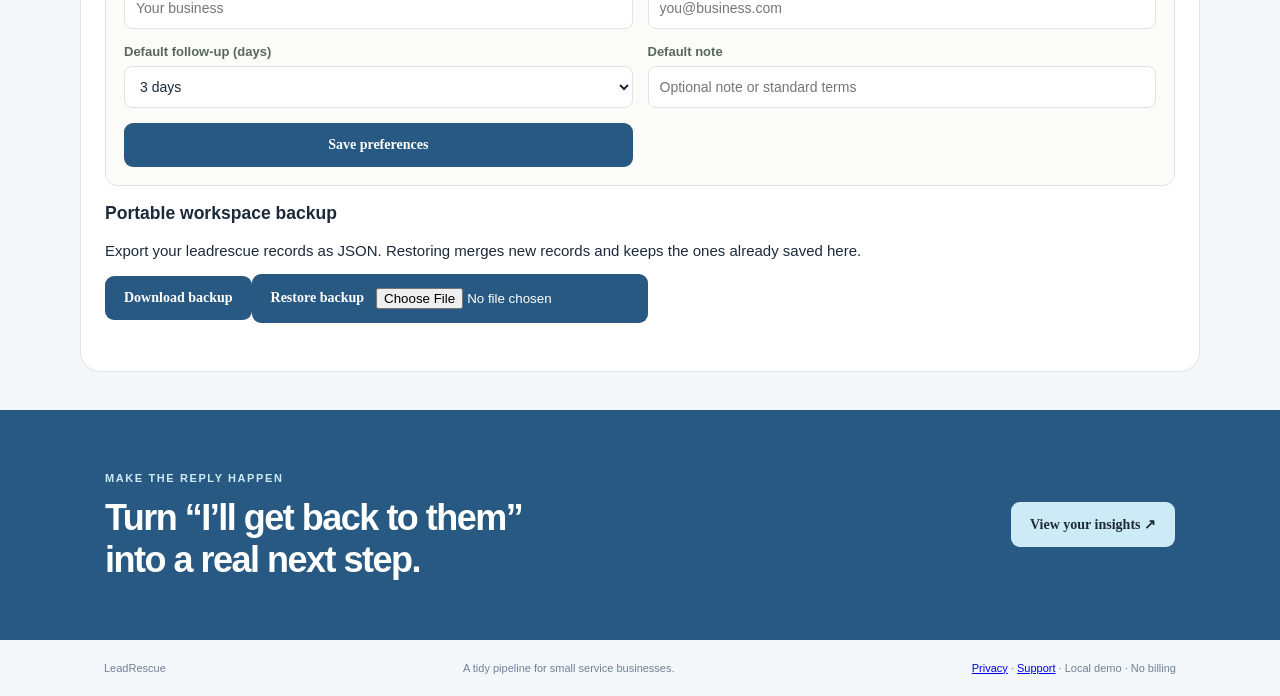
==== commit 2eff57d0: "Add portable JSON backup controls" ====
--- a/index.html
+++ b/index.html
@@ -4,5 +4,6 @@
 <section class="workspace" id="demo"><div class="workspace-heading"><div><span class="eyebrow">YOUR PRIVATE DEMO</span><h2>Lead inbox</h2></div><div class="toolbar"><button class="button button-ghost" id="backup-export" type="button">Backup data</button><button class="button button-ghost" id="backup-import" type="button">Restore backup</button><input id="backup-file" type="file" accept="application/json,.json" hidden><button class="button button-ghost" id="export">Export CSV</button><button class="button" id="add-toggle">+ Add lead</button></div></div><div class="stats" id="stats"></div><div class="filters"><label class="search-field">Search leads<input id="lead-search" type="search" placeholder="Name, project, source, or email" autocomplete="off"></label><label>Show<select id="lead-filter"><option value="all">All leads</option><option value="today">Due today</option><option value="overdue">Past due</option><option value="upcoming">Upcoming</option><option value="New">New</option><option value="Contacted">Contacted</option><option value="Qualified">Qualified</option><option value="Won">Won</option><option value="Closed">Closed</option></select></label><span class="filter-note">Your lead list stays in this browser.</span></div><form id="lead-form" class="form-card hidden"><input type="hidden" name="id"><label>Name<input name="name" required placeholder="e.g. Jordan Miles"></label><label>Email<input name="email" type="email" placeholder="jordan@example.com"></label><label>Project / need<input name="need" required placeholder="Kitchen remodel"></label><label>Estimated value ($)<input name="value" type="number" min="0" step="0.01" placeholder="5000"></label><label>Source<input name="source" placeholder="Referral"></label><label>Follow up on<input name="followup" type="date" required></label><label>Status<select name="status"><option>New</option><option>Contacted</option><option>Qualified</option><option>Won</option><option>Closed</option></select></label><label class="wide">Notes<textarea name="notes" rows="2" placeholder="What matters to this person?"></textarea></label><button class="button" type="submit">Save lead</button><button class="button button-ghost" type="button" id="cancel">Cancel</button></form><div class="table-wrap"><table><thead><tr><th>LEAD</th><th>PROJECT</th><th>VALUE</th><th>FOLLOW UP</th><th>STATUS</th><th>NEXT STEP</th></tr></thead><tbody id="leads"></tbody></table></div><div id="empty" class="empty hidden">No open leads need a follow-up. Add a lead when someone reaches out.</div></section>
 <section class="feature-page" id="clients"><div class="feature-heading"><div><span class="eyebrow">CONTACT BOOK</span><h2>Contacts</h2><p>A quick contact book from the people already in your pipeline.</p></div><input class="feature-search" id="feature-client-search" type="search" placeholder="Search contacts" aria-label="Search contacts"></div><div id="feature-clients" class="feature-table-wrap"></div></section>
 <section class="feature-page" id="insights"><div class="feature-heading"><div><span class="eyebrow">PIPELINE ANALYTICS</span><h2>Pipeline insights</h2><p>Find follow-ups due now, review conversion by stage, and spot your strongest sources.</p></div><button class="button button-ghost" id="feature-export-report" type="button">Download report</button><button class="button button-ghost" id="feature-export-calendar" type="button">Download follow-up calendar</button></div><div class="feature-stats" id="feature-stats"></div><div class="feature-grid"><article class="feature-card"><h3>At a glance</h3><div id="feature-summary"></div></article><article class="feature-card"><h3>Next actions</h3><div id="feature-actions"></div></article></div></section>
-<section class="feature-page" id="settings"><div class="feature-heading"><div><span class="eyebrow">PREFERENCES</span><h2>Business settings</h2><p>Choose a default follow-up rhythm and keep your team details together. Your records remain in this browser; no account sync is configured.</p></div></div><form class="settings-card" id="feature-settings"><label>Business name<input name="businessName" maxlength="100" placeholder="Your business"></label><label>Contact email<input name="email" type="email" placeholder="you@business.com"></label><label>Default follow-up (days)<select name="followupDays"><option value="1">1 day</option><option value="2">2 days</option><option value="3">3 days</option><option value="7">7 days</option><option value="14">14 days</option></select></label><label>Default note<input name="note" maxlength="180" placeholder="Optional note or standard terms"></label><button class="button" type="submit">Save preferences</button><span id="feature-settings-status" class="feature-note" role="status"></span></form></section>
+<section class="feature-page" id="settings"><div class="feature-heading"><div><span class="eyebrow">PREFERENCES</span><h2>Business settings</h2><p>Choose a default follow-up rhythm and keep your team details together. Your records remain in this browser; no account sync is configured.</p></div></div><form class="settings-card" id="feature-settings"><label>Business name<input name="businessName" maxlength="100" placeholder="Your business"></label><label>Contact email<input name="email" type="email" placeholder="you@business.com"></label><label>Default follow-up (days)<select name="followupDays"><option value="1">1 day</option><option value="2">2 days</option><option value="3">3 days</option><option value="7">7 days</option><option value="14">14 days</option></select></label><label>Default note<input name="note" maxlength="180" placeholder="Optional note or standard terms"></label><button class="button" type="submit">Save preferences</button><span id="feature-settings-status" class="feature-note" role="status"></span></form>
+<div class="feature-backup"><div><h3>Portable workspace backup</h3><p>Export your leadrescue records as JSON. Restoring merges new records and keeps the ones already saved here.</p></div><div class="feature-backup-actions"><button class="button" id="feature-backup-export" type="button">Download backup</button><label class="button button-secondary feature-backup-upload">Restore backup<input id="feature-backup-file" type="file" accept="application/json,.json"></label></div><span id="feature-backup-status" class="feature-note" role="status" aria-live="polite"></span></div></section>
 <section class="closing"><div><span class="eyebrow">MAKE THE REPLY HAPPEN</span><h2>Turn “I’ll get back to them”<br>into a real next step.</h2></div><a href="#insights" class="button button-light">View your insights ↗</a></section></main><footer><span>LeadRescue</span><span>A tidy pipeline for small service businesses.</span><span><a href="privacy.html">Privacy</a> · <a href="support.html">Support</a> · Local demo · No billing</span></footer><div id="toast" role="status" aria-live="polite"></div><script type="module" src="app.js"></script><script>if ('serviceWorker' in navigator) addEventListener('load', () => navigator.serviceWorker.register('./sw.js').catch(() => {}));</script></body></html>
--- a/style.css
+++ b/style.css
@@ -5,3 +5,5 @@
 @media(max-width:760px){.toolbar{flex-wrap:wrap}.toolbar .button{padding:10px 12px;font-size:12px}}
 
 .stats{grid-template-columns:repeat(4,minmax(0,1fr))}@media(max-width:760px){.stats{grid-template-columns:repeat(2,minmax(0,1fr))}}.value-cell{font-weight:700;white-space:nowrap}
+
+.product-nav{position:sticky;top:0;z-index:5;display:flex;justify-content:center;gap:8px;padding:12px 18px;background:#f9faf6eF;border-bottom:1px solid var(--line);backdrop-filter:blur(12px)}.product-nav a{padding:9px 14px;border-radius:8px;color:var(--green);font-size:13px;font-weight:700;text-decoration:none}.product-nav a:hover,.product-nav a:focus-visible{background:#eaf0e6;outline:2px solid transparent}.feature-page{max-width:1120px;margin:24px auto 38px;padding:48px 24px;background:#fff;border:1px solid var(--line);border-radius:20px;scroll-margin-top:74px}.feature-heading{display:flex;justify-content:space-between;align-items:end;gap:20px;margin-bottom:25px}.feature-heading h2{font-size:32px;letter-spacing:-1.2px;margin:8px 0}.feature-heading p{max-width:620px;color:var(--muted);line-height:1.6;margin:0}.feature-search{width:min(290px,100%);height:44px;padding:0 12px;border:1px solid var(--line);border-radius:8px;font:14px 'DM Sans',sans-serif}.feature-table-wrap{overflow:auto;border:1px solid var(--line);border-radius:12px}.feature-table{width:100%;min-width:640px;border-collapse:collapse}.feature-table th,.feature-table td{padding:14px 16px;border-bottom:1px solid #edf0e9;text-align:left}.feature-table td small{display:block;color:var(--muted);margin-top:4px}.feature-action{color:var(--green);font-weight:700}.feature-empty{padding:30px;color:var(--muted);text-align:center}.feature-stats{display:grid;grid-template-columns:repeat(3,1fr);gap:14px;margin-bottom:16px}.feature-stat,.feature-card,.settings-card{background:#fbfcf8;border:1px solid var(--line);border-radius:12px;padding:18px}.feature-stat span,.feature-stat small{display:block;color:var(--muted);font-size:12px}.feature-stat strong{display:block;font:800 26px Manrope,sans-serif;margin:8px 0}.feature-grid{display:grid;grid-template-columns:repeat(2,1fr);gap:14px}.feature-card h3{margin:0 0 12px}.feature-line{display:flex;justify-content:space-between;gap:12px;border-bottom:1px solid #e9eee5;padding:11px 0;font-size:13px}.feature-line:last-child{border-bottom:0}.feature-line b{white-space:nowrap}.status-risk{color:#a25040}.settings-card{display:grid;grid-template-columns:repeat(2,minmax(0,1fr));gap:15px}.settings-card label{display:grid;gap:7px;color:#59675d;font-size:13px;font-weight:700}.settings-card input,.settings-card select{height:42px;border:1px solid var(--line);border-radius:8px;padding:0 11px;font:14px 'DM Sans',sans-serif;background:white;color:var(--ink)}.feature-note{align-self:center;color:var(--green);font-size:13px}@media(max-width:760px){.product-nav{justify-content:flex-start;overflow:auto}.product-nav a{white-space:nowrap;padding:9px 11px}.feature-page{margin:14px 12px 24px;padding:28px 17px}.feature-heading{align-items:stretch;flex-direction:column}.feature-stats,.feature-grid,.settings-card{grid-template-columns:1fr}}
